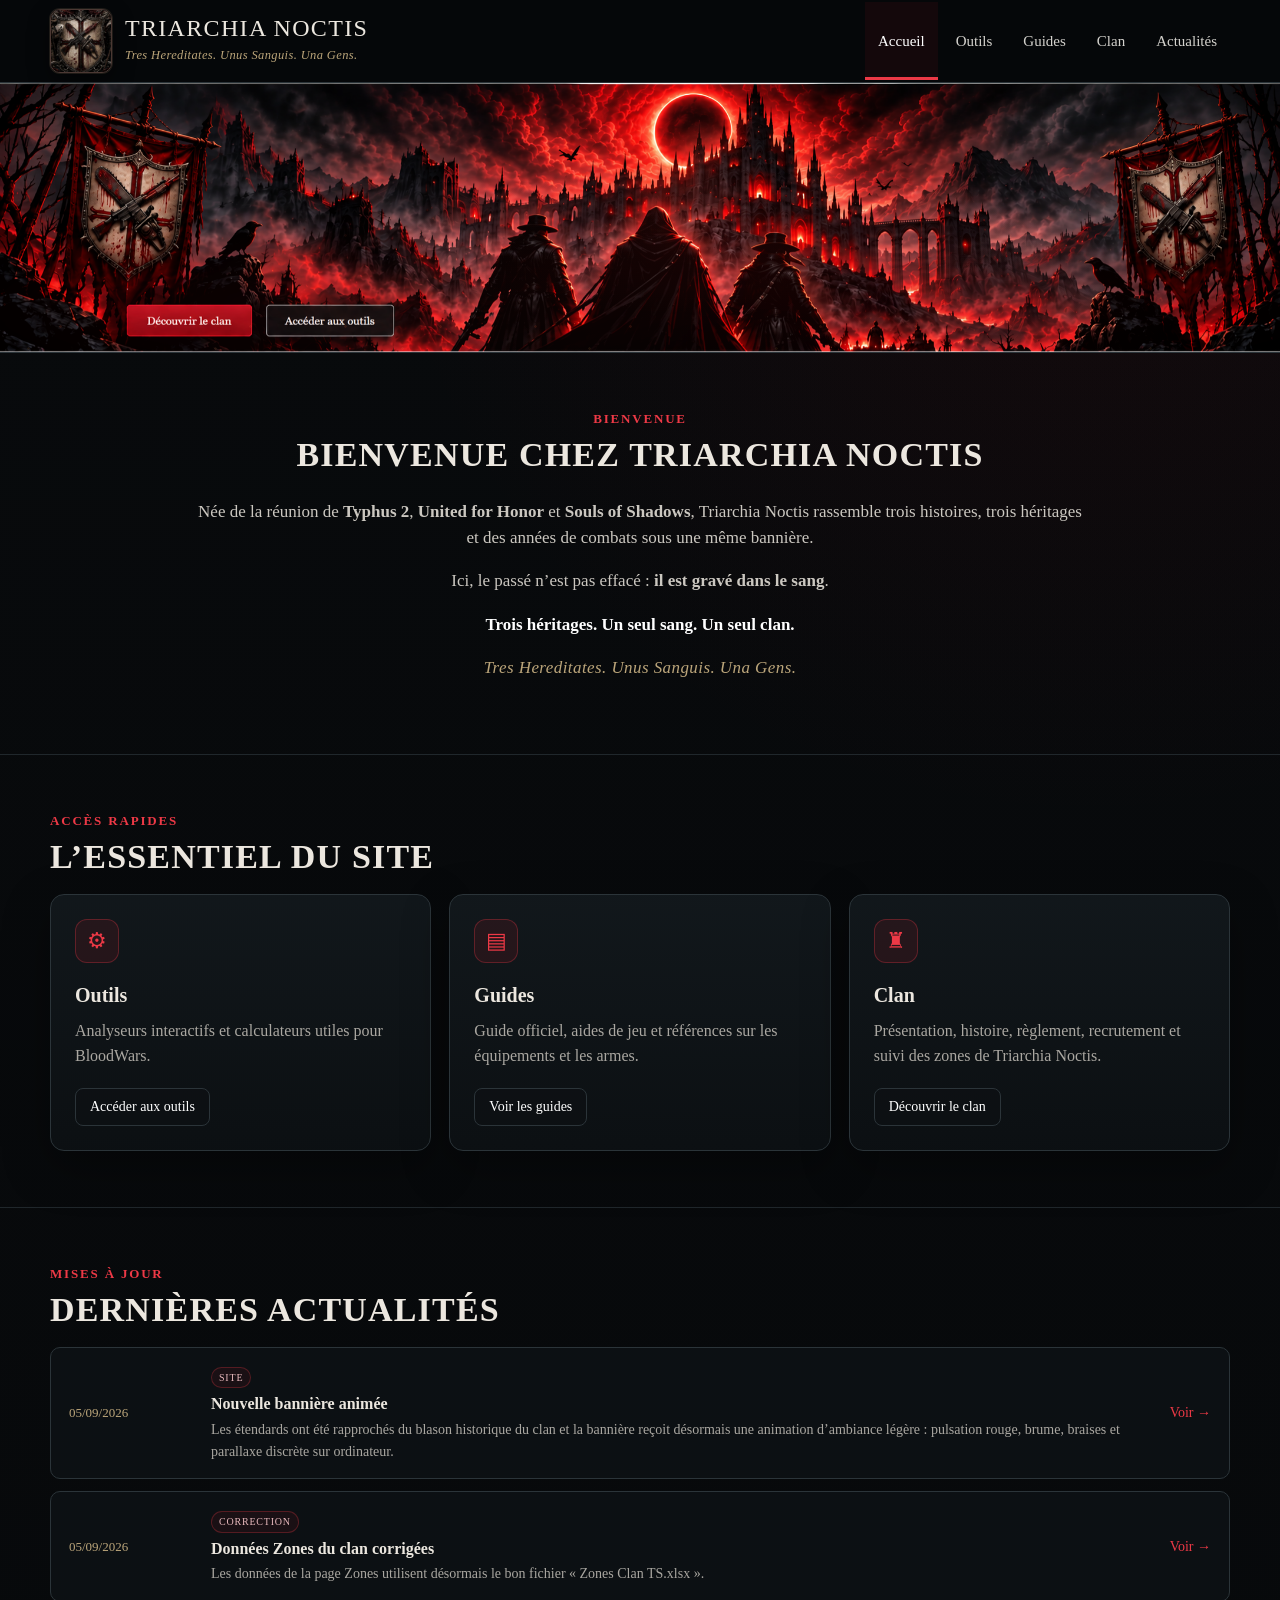
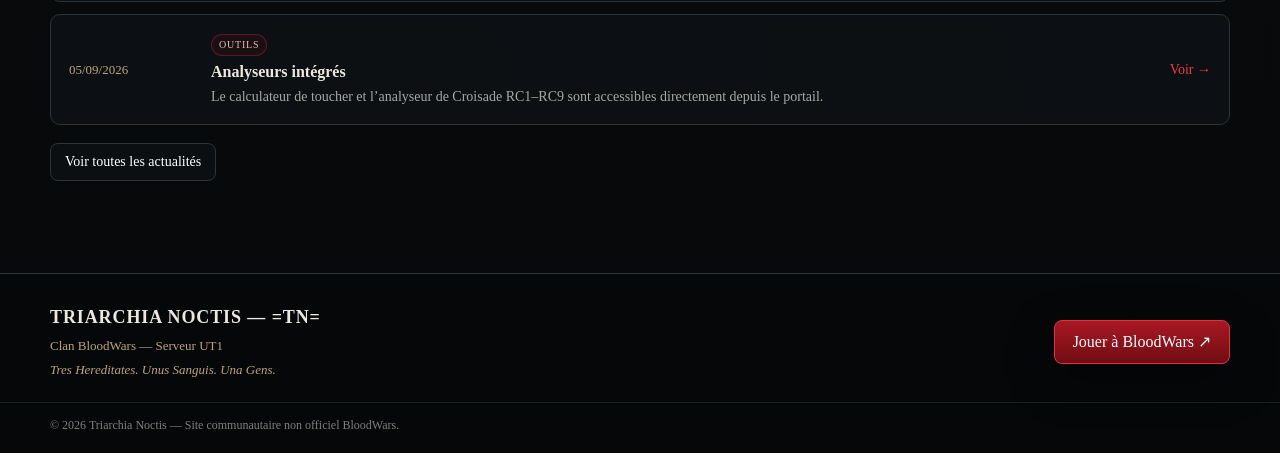
==== index.html @ b99d3099 "V1.6.1 - Correctif animation bannière" ====
<!doctype html><html lang="fr"><head>
<meta charset="utf-8"><meta name="viewport" content="width=device-width, initial-scale=1"><meta name="theme-color" content="#07090b">
<title>Triarchia Noctis — BloodWars UT1</title><link rel="stylesheet" href="./assets/css/style.css?v=1.6.1"></head><body><header class="site-header">
  <div class="container header-row">
    <a class="brand" href="./index.html" aria-label="Retour à l'accueil">
      <img class="brand-mark" src="./assets/images/blason-clan.jpg" alt="Blason Triarchia Noctis">
      <div>
        <div class="brand-title">Triarchia Noctis</div>
        <div class="brand-motto">Tres Hereditates. Unus Sanguis. Una Gens.</div>
      </div>
    </a>
    <button class="nav-toggle" type="button" aria-label="Ouvrir le menu" aria-expanded="false">☰</button>
    <nav class="main-nav" aria-label="Navigation principale">
      <a href="./index.html" class="active">Accueil</a>
      <a href="./outils.html" class="">Outils</a>
      <a href="./guides.html" class="">Guides</a>
      <a href="./clan.html" class="">Clan</a>
      <a href="./actualites.html" class="">Actualités</a>
    </nav>
  </div>
</header>
<main>
  <section class="hero" aria-label="Bannière Triarchia Noctis">
    <div class="hero-image-layer">
      <img class="hero-banner-image" src="./assets/images/banner-accueil-v3.png" alt="Triarchia Noctis devant la cité sous l’éclipse rouge">
    </div>
    <div class="hero-glow" aria-hidden="true"></div>
    <div class="hero-haze" aria-hidden="true"></div>
    <div class="hero-embers" aria-hidden="true"></div>
    <a class="hero-hotspot hero-hotspot-clan" href="./clan.html" aria-label="Découvrir le clan"></a>
    <a class="hero-hotspot hero-hotspot-outils" href="./outils.html" aria-label="Accéder aux outils"></a>
  </section>
  <section class="section"><div class="container welcome">
    <div class="section-kicker">Bienvenue</div><h1 class="section-title">Bienvenue chez Triarchia Noctis</h1>
    <p>Née de la réunion de <strong>Typhus 2</strong>, <strong>United for Honor</strong> et <strong>Souls of Shadows</strong>, Triarchia Noctis rassemble trois histoires, trois héritages et des années de combats sous une même bannière.</p>
    <p>Ici, le passé n’est pas effacé : <strong>il est gravé dans le sang</strong>.</p>
    <p class="statement">Trois héritages. Un seul sang. Un seul clan.</p><p class="latin">Tres Hereditates. Unus Sanguis. Una Gens.</p>
  </div></section>
  <section class="section"><div class="container">
    <div class="section-kicker">Accès rapides</div><h2 class="section-title">L’essentiel du site</h2>
    <div class="grid-3">
      <article class="card"><div class="card-icon">⚙</div><h3>Outils</h3><p>Analyseurs interactifs et calculateurs utiles pour BloodWars.</p><a class="btn btn-small" href="./outils.html">Accéder aux outils</a></article>
      <article class="card"><div class="card-icon">▤</div><h3>Guides</h3><p>Guide officiel, aides de jeu et références sur les équipements et les armes.</p><a class="btn btn-small" href="./guides.html">Voir les guides</a></article>
      <article class="card"><div class="card-icon">♜</div><h3>Clan</h3><p>Présentation, histoire, règlement, recrutement et suivi des zones de Triarchia Noctis.</p><a class="btn btn-small" href="./clan.html">Découvrir le clan</a></article>
    </div>
  </div></section>
  <section class="section"><div class="container">
    <div class="section-kicker">Mises à jour</div><h2 class="section-title">Dernières actualités</h2>
    <div class="news-list">
      <article class="news-item"><div class="news-date">05/09/2026</div><div><span class="news-badge">Site</span><div class="news-title">Nouvelle bannière animée</div><div class="news-desc">Les étendards ont été rapprochés du blason historique du clan et la bannière reçoit désormais une animation d’ambiance légère : pulsation rouge, brume, braises et parallaxe discrète sur ordinateur.</div></div><a class="news-link" href="./index.html">Voir →</a></article>
      <article class="news-item"><div class="news-date">05/09/2026</div><div><span class="news-badge">Correction</span><div class="news-title">Données Zones du clan corrigées</div><div class="news-desc">Les données de la page Zones utilisent désormais le bon fichier « Zones Clan TS.xlsx ».</div></div><a class="news-link" href="./clan/zones.html">Voir →</a></article>
      <article class="news-item"><div class="news-date">05/09/2026</div><div><span class="news-badge">Outils</span><div class="news-title">Analyseurs intégrés</div><div class="news-desc">Le calculateur de toucher et l’analyseur de Croisade RC1–RC9 sont accessibles directement depuis le portail.</div></div><a class="news-link" href="./outils.html">Voir →</a></article>
    </div><p style="margin-top:18px"><a class="btn btn-small" href="./actualites.html">Voir toutes les actualités</a></p>
  </div></section>
</main><footer class="site-footer">
  <div class="container footer-main">
    <div class="footer-brand">
      <strong>TRIARCHIA NOCTIS — =TN=</strong>
      <span>Clan BloodWars — Serveur UT1</span>
      <span><em>Tres Hereditates. Unus Sanguis. Una Gens.</em></span>
    </div>
    <a class="btn btn-primary" href="https://fr.bloodwars.net/" target="_blank" rel="noopener">Jouer à BloodWars ↗</a>
  </div>
  <div class="footer-bottom"><div class="container">© 2026 Triarchia Noctis — Site communautaire non officiel BloodWars.</div></div>
</footer><script src="./assets/js/script.js?v=1.6.1"></script></body></html>
---- assets/css/style.css ----
:root {
  --bg: #07090b;
  --bg-soft: #0d1114;
  --panel: #10161a;
  --panel-2: #151b1f;
  --text: #ece7df;
  --muted: #aaa7a1;
  --line: #2b3439;
  --red: #bf1f29;
  --red-bright: #ed3946;
  --red-dark: #6d0d13;
  --gold: #bba57a;
  --shadow: 0 16px 46px rgba(0,0,0,.35);
  --radius: 14px;
  --max: 1180px;
}

* { box-sizing: border-box; }
html { scroll-behavior: smooth; }
body {
  margin: 0;
  color: var(--text);
  background:
    radial-gradient(circle at 85% 5%, rgba(116,13,20,.13), transparent 32%),
    linear-gradient(180deg, #080a0c 0%, #07090b 100%);
  font-family: Georgia, 'Times New Roman', serif;
  line-height: 1.55;
}
a { color: inherit; text-decoration: none; }
img { max-width: 100%; display: block; }
button, input { font: inherit; }

.container { width: min(var(--max), calc(100% - 36px)); margin-inline: auto; }

.site-header {
  position: sticky;
  top: 0;
  z-index: 50;
  background: rgba(6,8,10,.96);
  border-bottom: 1px solid var(--line);
  backdrop-filter: blur(12px);
}
.header-row {
  min-height: 82px;
  display: flex;
  align-items: center;
  justify-content: space-between;
  gap: 28px;
}
.brand {
  display: flex;
  align-items: center;
  gap: 13px;
  min-width: 330px;
}
.brand-mark {
  width: 62px;
  height: 64px;
  object-fit: cover;
  object-position: 50% 54%;
  border-radius: 10px;
  border: 1px solid #4b3833;
  box-shadow: 0 0 0 1px rgba(187,165,122,.14), 0 8px 22px rgba(0,0,0,.45);
}
.brand-title {
  font-size: 24px;
  letter-spacing: .055em;
  text-transform: uppercase;
  line-height: 1.05;
  white-space: nowrap;
}
.brand-motto {
  margin-top: 5px;
  color: var(--gold);
  font-size: 12.5px;
  letter-spacing: .03em;
  font-style: italic;
}

.main-nav {
  display: flex;
  align-items: center;
  gap: 5px;
  margin-left: auto;
}
.main-nav a {
  padding: 28px 13px 24px;
  color: #d4d2cd;
  border-bottom: 3px solid transparent;
  transition: .18s ease;
  font-size: 15px;
}
.main-nav a:hover { color: #fff; background: rgba(255,255,255,.025); }
.main-nav a.active { color: #fff; border-bottom-color: var(--red-bright); background: rgba(191,31,41,.08); }
.nav-toggle {
  display: none;
  border: 1px solid var(--line);
  color: var(--text);
  background: #101419;
  border-radius: 9px;
  padding: 8px 11px;
  cursor: pointer;
}

.hero {
  position: relative;
  width: 100%;
  border-bottom: 1px solid var(--line);
  background: #050709;
  overflow: hidden;
  isolation: isolate;
  --hero-parallax-x: 0px;
  --hero-parallax-y: 0px;
}
.hero-image-layer {
  position: relative;
  z-index: 0;
  width: 100%;
  transform: translate3d(var(--hero-parallax-x), var(--hero-parallax-y), 0);
  transition: transform .22s ease-out;
  will-change: transform;
}
.hero-banner-image {
  display: block;
  width: 100%;
  height: auto;
  transform-origin: 50% 54%;
  animation: hero-breathe 10s ease-in-out infinite;
  will-change: transform, filter;
}
.hero-glow,
.hero-haze,
.hero-embers {
  position: absolute;
  inset: 0;
  z-index: 1;
  pointer-events: none;
}
.hero-glow {
  background:
    radial-gradient(circle at 53% 28%, rgba(255,42,33,.20), transparent 15%),
    radial-gradient(ellipse at 56% 58%, rgba(239,27,28,.13), transparent 34%),
    radial-gradient(ellipse at 63% 84%, rgba(174,13,17,.12), transparent 34%);
  mix-blend-mode: screen;
  opacity: .58;
  animation: hero-glow-pulse 4.2s ease-in-out infinite;
}
.hero-haze {
  inset: -12% -8%;
  background:
    radial-gradient(ellipse at 26% 77%, rgba(195,23,29,.16), transparent 27%),
    radial-gradient(ellipse at 72% 70%, rgba(124,14,19,.14), transparent 31%),
    linear-gradient(105deg, transparent 22%, rgba(255,255,255,.025) 48%, transparent 70%);
  filter: blur(12px);
  opacity: .42;
  animation: hero-haze-drift 12s ease-in-out infinite alternate;
}
.hero-embers {
  inset: 5% 0 -12%;
  background-image:
    radial-gradient(circle, rgba(255,103,59,.52) 0 1px, transparent 1.6px),
    radial-gradient(circle, rgba(255,48,39,.34) 0 1px, transparent 1.5px),
    radial-gradient(circle, rgba(255,184,92,.30) 0 1px, transparent 1.5px);
  background-size: 95px 91px, 143px 131px, 187px 169px;
  background-position: 13px 94px, 76px 143px, 122px 168px;
  opacity: .28;
  mask-image: linear-gradient(to top, #000 0%, rgba(0,0,0,.65) 34%, transparent 75%);
  animation: hero-embers-rise 9s linear infinite;
}
.hero-hotspot {
  position: absolute;
  z-index: 3;
  top: 76.3%;
  height: 12.8%;
  border-radius: 8px;
  cursor: pointer;
}
.hero-hotspot-clan {
  left: 9.3%;
  width: 9.3%;
}
.hero-hotspot-outils {
  left: 19.55%;
  width: 9.55%;
}
.hero-hotspot:focus-visible {
  outline: 2px solid #fff;
  outline-offset: 2px;
}

@keyframes hero-breathe {
  0%, 100% { transform: scale(1.002); filter: brightness(.985) saturate(1); }
  50% { transform: scale(1.016); filter: brightness(1.055) saturate(1.06); }
}
@keyframes hero-glow-pulse {
  0%, 100% { opacity: .30; }
  50% { opacity: .78; }
}
@keyframes hero-haze-drift {
  0% { transform: translate3d(-3%, 1.2%, 0) scale(1.015); }
  100% { transform: translate3d(3.5%, -1.8%, 0) scale(1.055); }
}
@keyframes hero-embers-rise {
  0% { transform: translate3d(0, 10%, 0); }
  100% { transform: translate3d(1.2%, -22%, 0); }
}

@media (prefers-reduced-motion: reduce) {
  .hero-banner-image,
  .hero-glow,
  .hero-haze,
  .hero-embers { animation: none !important; }
  .hero-image-layer { transform: none !important; transition: none !important; }
}

.btn {
  display: inline-flex;
  align-items: center;
  justify-content: center;
  gap: 9px;
  min-height: 44px;
  padding: 0 18px;
  border-radius: 8px;
  border: 1px solid var(--line);
  background: rgba(13,17,20,.88);
  color: #fff;
  box-shadow: var(--shadow);
  transition: transform .16s ease, border-color .16s ease, background .16s ease;
}
.btn:hover { transform: translateY(-1px); border-color: #586168; background: #151b20; }
.btn-primary { background: linear-gradient(180deg, #a81822, #710d14); border-color: #e0333f; }
.btn-primary:hover { background: linear-gradient(180deg, #bd202b, #841018); }
.btn-small { min-height: 38px; padding: 0 14px; font-size: 14px; box-shadow: none; }

.section { padding: 56px 0; }
.section + .section { border-top: 1px solid rgba(43,52,57,.7); }
.section-title {
  margin: 0 0 10px;
  font-size: clamp(25px, 3vw, 34px);
  letter-spacing: .035em;
  text-transform: uppercase;
}
.section-kicker {
  color: var(--red-bright);
  font-size: 13px;
  text-transform: uppercase;
  letter-spacing: .14em;
  font-weight: bold;
}
.section-lead { max-width: 820px; color: var(--muted); margin: 0 0 28px; }
.centered { text-align: center; }
.centered .section-lead { margin-inline: auto; }

.welcome {
  max-width: 900px;
  margin: 0 auto;
  text-align: center;
}
.welcome p { color: #cbc7c0; font-size: 17px; }
.welcome .statement { color: #fff; font-weight: bold; }
.welcome .latin { color: var(--gold); font-style: italic; letter-spacing: .025em; }

.grid-3 { display: grid; grid-template-columns: repeat(3, 1fr); gap: 18px; }
.grid-2 { display: grid; grid-template-columns: repeat(2, 1fr); gap: 18px; }

.card {
  background: linear-gradient(180deg, rgba(18,24,28,.97), rgba(12,16,19,.97));
  border: 1px solid var(--line);
  border-radius: var(--radius);
  padding: 24px;
  box-shadow: var(--shadow);
}
.card:hover { border-color: #3d494f; }
.card-icon {
  width: 44px;
  height: 44px;
  border-radius: 12px;
  display: grid;
  place-items: center;
  margin-bottom: 17px;
  background: rgba(191,31,41,.12);
  border: 1px solid rgba(237,57,70,.3);
  color: var(--red-bright);
  font-size: 22px;
}
.card h3 { margin: 0 0 8px; font-size: 20px; }
.card p { margin: 0 0 19px; color: var(--muted); }

.news-list { display: grid; gap: 12px; }
.news-item {
  display: grid;
  grid-template-columns: 124px 1fr auto;
  align-items: center;
  gap: 18px;
  padding: 16px 18px;
  border: 1px solid var(--line);
  border-radius: 10px;
  background: rgba(14,19,22,.78);
}
.news-date { color: var(--gold); font-size: 13px; white-space: nowrap; }
.news-title { font-weight: bold; }
.news-desc { color: var(--muted); font-size: 14px; margin-top: 2px; }
.news-link { color: var(--red-bright); font-size: 14px; }

.page-hero {
  padding: 58px 0 36px;
  border-bottom: 1px solid var(--line);
  background:
    linear-gradient(90deg, rgba(8,10,12,.96), rgba(8,10,12,.73)),
    url('../images/banner-accueil-v3.png');
  background-size: cover;
  background-position: center 48%;
}
.page-hero h1 { margin: 0; font-size: clamp(32px, 5vw, 50px); text-transform: uppercase; letter-spacing: .04em; }
.page-hero p { color: #c6c2bc; max-width: 760px; margin: 10px 0 0; }

.category-list { display: grid; gap: 14px; }
.category-block {
  padding: 22px;
  border: 1px solid var(--line);
  border-radius: 12px;
  background: var(--panel);
}
.category-block h2, .category-block h3 { margin-top: 0; }
.category-block p { color: var(--muted); }
.placeholder {
  border-style: dashed;
  color: var(--muted);
  background: rgba(13,17,20,.55);
}

.tool-shell {
  max-width: 900px;
  margin: 0 auto;
  padding: 28px;
  border: 1px solid var(--line);
  border-radius: var(--radius);
  background: var(--panel);
}
.tool-shell .status {
  display: inline-block;
  color: #f2c6ca;
  border: 1px solid rgba(237,57,70,.35);
  background: rgba(191,31,41,.12);
  padding: 5px 9px;
  border-radius: 999px;
  font-size: 12px;
  text-transform: uppercase;
  letter-spacing: .08em;
}

.site-footer {
  margin-top: 20px;
  border-top: 1px solid var(--line);
  background: #050709;
}
.footer-main {
  display: flex;
  justify-content: space-between;
  align-items: center;
  gap: 28px;
  padding: 30px 0 22px;
}
.footer-brand strong { display: block; font-size: 18px; letter-spacing: .05em; }
.footer-brand span { display: block; color: var(--gold); font-size: 13px; margin-top: 4px; }
.footer-note { color: var(--muted); font-size: 13px; }
.footer-bottom {
  border-top: 1px solid #1b2226;
  color: #817f7b;
  font-size: 12px;
  padding: 13px 0 18px;
}

.muted { color: var(--muted); }
.red { color: var(--red-bright); }
.gold { color: var(--gold); }
.mt-0 { margin-top: 0; }

@media (max-width: 920px) {
  .header-row { min-height: 74px; }
  .brand { min-width: 0; }
  .brand-mark { width: 54px; height: 56px; }
  .brand-title { font-size: 20px; }
  .brand-motto { font-size: 11px; }
  .nav-toggle { display: inline-flex; }
  .main-nav {
    position: absolute;
    top: 74px;
    left: 0;
    right: 0;
    display: none;
    flex-direction: column;
    align-items: stretch;
    background: #080a0d;
    border-bottom: 1px solid var(--line);
    padding: 8px 18px 14px;
  }
  .main-nav.open { display: flex; }
  .main-nav a { padding: 13px 10px; border-bottom-width: 1px; }
  .grid-3 { grid-template-columns: 1fr; }
  .grid-2 { grid-template-columns: 1fr; }
  .news-item { grid-template-columns: 1fr; gap: 5px; }
  .news-link { margin-top: 4px; }
}

@media (max-width: 620px) {
  .container { width: min(var(--max), calc(100% - 24px)); }
  .brand-mark { width: 48px; height: 50px; }
  .brand-title { font-size: 17px; }
  .brand-motto { font-size: 10px; max-width: 220px; white-space: normal; }
  .section { padding: 42px 0; }
  .footer-main { align-items: flex-start; flex-direction: column; }
}


/* V1.2 — content & interactive components */
.card-meta { color: var(--gold); font-size: 11px; text-transform: uppercase; letter-spacing: .12em; margin-bottom: 7px; font-weight: bold; }
.news-badge { display:inline-block; margin-bottom:4px; padding:2px 7px; border:1px solid rgba(237,57,70,.28); border-radius:999px; color:#e8b9bd; background:rgba(191,31,41,.08); font-size:10px; text-transform:uppercase; letter-spacing:.08em; }
.resource-list { display:grid; gap:12px; margin-top:18px; }
.resource-row { display:flex; align-items:center; justify-content:space-between; gap:22px; padding:18px; border:1px solid var(--line); border-radius:10px; background:rgba(10,14,17,.62); }
.resource-row h3 { margin:0 0 5px; }
.resource-row p { margin:0; }
.muted-resource { opacity:.72; border-style:dashed; }
.compact-section { padding:18px 0; }
.subnav { display:flex; flex-wrap:wrap; gap:9px; justify-content:center; }
.subnav a, .rule-chip { padding:9px 12px; border:1px solid var(--line); border-radius:999px; background:#0d1215; color:#d8d5cf; font-size:13px; }
.subnav a:hover, .rule-chip:hover { border-color:#5b656b; color:#fff; }
.prose-panel { max-width:920px; }
.prose-panel p { color:#cbc7c0; font-size:16px; }
.prose-panel .statement { color:#fff; font-weight:bold; }
.prose-panel .latin { color:var(--gold); font-style:italic; }
.timeline { display:grid; grid-template-columns:repeat(3,1fr); gap:14px; margin:24px 0; }
.timeline > div { padding:18px; border:1px solid var(--line); border-radius:12px; background:var(--panel); }
.timeline span { color:var(--red-bright); font-size:22px; font-weight:bold; }
.timeline p { margin-bottom:0; font-size:14px; }
.history-name { margin:30px 0 12px; font-size:28px !important; letter-spacing:.05em; font-weight:bold; text-align:center; color:#fff !important; }
.history-name span { font-size:15px; color:var(--gold); font-weight:normal; }
.validation-note { display:inline-block; margin:4px 0 20px; padding:7px 10px; border-radius:999px; border:1px solid rgba(187,165,122,.35); color:#dbc9a4; background:rgba(187,165,122,.07); font-size:12px; text-transform:uppercase; letter-spacing:.08em; }
.rule-index { display:flex; flex-wrap:wrap; gap:8px; margin-bottom:20px; }
.rules-list { display:grid; gap:9px; }
.rule-detail { border:1px solid var(--line); border-radius:11px; background:rgba(14,19,22,.8); overflow:hidden; scroll-margin-top:100px; }
.rule-detail summary { cursor:pointer; list-style:none; display:flex; align-items:center; gap:12px; padding:15px 17px; font-weight:bold; }
.rule-detail summary::-webkit-details-marker { display:none; }
.rule-detail summary span { color:var(--red-bright); font-size:12px; letter-spacing:.08em; }
.rule-detail[open] summary { border-bottom:1px solid var(--line); background:rgba(191,31,41,.05); }
.rule-body { padding:18px 20px 20px; color:#c9c5bf; }
.rule-body p:first-child { margin-top:0; }.rule-body p:last-child { margin-bottom:0; }
.rule-body blockquote { margin:18px 0; padding:14px 18px; border-left:3px solid var(--red); background:rgba(191,31,41,.06); color:#fff; font-weight:bold; }
.recruit-status { display:inline-flex; flex-wrap:wrap; gap:7px; margin:3px 0 24px; padding:9px 13px; border:1px solid rgba(96,177,107,.35); border-radius:999px; background:rgba(66,135,75,.08); color:#bfe5c4; font-size:13px; }
.recruit-status span { color:#b8b5af; }
.recruitment-grid .category-block { height:100%; }
.contact-actions { display:flex; flex-wrap:wrap; gap:9px; margin-top:16px; }
.compare-panel { border:1px solid var(--line); border-radius:var(--radius); padding:24px; background:var(--panel); box-shadow:var(--shadow); }
.compare-controls { display:grid; grid-template-columns:1fr auto 1fr; gap:18px; align-items:end; }
.weapon-picker { display:grid; grid-template-columns:1fr 150px; gap:9px; }
.weapon-picker label { grid-column:1/-1; color:var(--gold); font-size:12px; text-transform:uppercase; letter-spacing:.1em; }
.weapon-picker input, .weapon-picker select, .table-toolbar input, .table-toolbar select, .evolution-picker input { min-height:44px; width:100%; border:1px solid var(--line); border-radius:8px; background:#090d10; color:#fff; padding:0 12px; }
.compare-vs { color:var(--red-bright); font-weight:bold; padding-bottom:11px; }
.compare-message { min-height:24px; margin:10px 0; color:#e2b4b8; }
.comparison-table-wrap, .weapons-table-wrap { overflow-x:auto; border:1px solid var(--line); border-radius:10px; }
.comparison-table, .weapons-table { width:100%; border-collapse:collapse; background:#0c1114; }
.comparison-table th, .comparison-table td, .weapons-table th, .weapons-table td { padding:11px 12px; border-bottom:1px solid #242d32; text-align:left; vertical-align:top; white-space:nowrap; }
.comparison-table thead th, .weapons-table thead th { background:#11181c; color:#e9e6df; position:sticky; top:0; }
.comparison-table tbody th { color:#aaa7a1; font-weight:normal; }
.best-cell { color:#fff; background:rgba(191,31,41,.12); font-weight:bold; }
.winner-summary { display:flex; flex-wrap:wrap; gap:9px; margin-top:14px; }
.winner-summary span { padding:7px 10px; border:1px solid var(--line); border-radius:999px; background:#0d1215; font-size:13px; }
.evolution-picker { max-width:420px; display:grid; gap:7px; margin-bottom:18px; }
.evolution-picker label { color:var(--gold); font-size:12px; text-transform:uppercase; letter-spacing:.1em; }
.table-toolbar { display:grid; grid-template-columns:1fr 1fr 1.2fr; gap:10px; margin-bottom:12px; }
.weapons-table { min-width:1100px; font-size:13px; }
.weapons-table tbody tr:hover { background:rgba(255,255,255,.02); }
.weapons-table tbody th { color:#fff; }
#presentation,#histoire,#reglement,#recrutement,#guides-jeu,#equipements { scroll-margin-top:96px; }

@media (max-width: 920px) {
  .resource-row { align-items:flex-start; flex-direction:column; }
  .timeline { grid-template-columns:1fr; }
  .compare-controls { grid-template-columns:1fr; }
  .compare-vs { padding:0; text-align:center; }
  .weapon-picker { grid-template-columns:1fr; }
  .weapon-picker label { grid-column:auto; }
  .table-toolbar { grid-template-columns:1fr; }
}
@media (max-width: 620px) {
  .rule-index { display:grid; grid-template-columns:1fr 1fr; }
  .rule-chip { border-radius:8px; }
  .compare-panel { padding:16px; }
  .comparison-table th, .comparison-table td { white-space:normal; min-width:128px; }
}


/* V1.3 — Zones du clan */
.subnav a.subnav-active { border-color: rgba(237,57,70,.58); color:#fff; background:rgba(191,31,41,.1); }
.zones-app { display:grid; gap:20px; }
.zones-loading,.zones-error,.zones-empty { padding:24px; border:1px solid var(--line); border-radius:12px; background:var(--panel); color:var(--muted); }
.zones-error { color:#e8b9bd; }
.zones-error span { display:block; margin-top:5px; color:var(--muted); }
.zones-notice { display:flex; justify-content:space-between; align-items:center; gap:18px; padding:15px 18px; border:1px solid rgba(187,165,122,.28); border-radius:11px; background:rgba(187,165,122,.05); }
.zones-notice strong,.zones-notice span { display:block; }.zones-notice > div > span { color:var(--muted); font-size:13px; margin-top:2px; }.privacy-note { max-width:390px; color:#aaa7a1; font-size:12px; text-align:right; }
.zones-kpis { display:grid; grid-template-columns:repeat(4,1fr); gap:12px; }.zones-kpis > div { padding:17px; border:1px solid var(--line); border-radius:11px; background:var(--panel); }.zones-kpis strong { display:block; color:#fff; font-size:27px; }.zones-kpis span { color:var(--muted); font-size:12px; text-transform:uppercase; letter-spacing:.08em; }
.zones-tabs { display:flex; gap:8px; border-bottom:1px solid var(--line); }.zones-tab { appearance:none; border:0; border-bottom:2px solid transparent; background:transparent; color:var(--muted); padding:12px 15px; cursor:pointer; }.zones-tab.active { color:#fff; border-bottom-color:var(--red-bright); }
.zones-view[hidden] { display:none; }.zones-toolbar,.ranking-toolbar { display:grid; grid-template-columns:minmax(280px,1.5fr) 180px 180px; gap:10px; margin-bottom:15px; }.ranking-toolbar { grid-template-columns:minmax(240px,360px) 160px; }.zones-toolbar label,.ranking-toolbar label,.zones-search { display:grid; gap:5px; }.zones-toolbar label > span,.ranking-toolbar label > span { color:var(--gold); font-size:11px; text-transform:uppercase; letter-spacing:.09em; }.zones-toolbar input,.zones-toolbar select,.ranking-toolbar select { min-height:44px; width:100%; padding:0 12px; border:1px solid var(--line); border-radius:8px; background:#090d10; color:#fff; }
.zones-layout { display:grid; grid-template-columns:minmax(390px,.82fr) minmax(0,1.18fr); gap:18px; align-items:start; }.zones-result-meta { color:var(--muted); font-size:12px; margin-bottom:8px; }.zones-list { display:grid; gap:7px; max-height:790px; overflow:auto; padding-right:3px; }.zone-row { width:100%; display:grid; grid-template-columns:44px 1fr 72px 72px 20px; gap:10px; align-items:center; padding:11px 10px; border:1px solid var(--line); border-radius:9px; background:#0d1215; color:var(--text); text-align:left; cursor:pointer; }.zone-row:hover,.zone-row.selected { border-color:#515e65; background:#12191d; }.zone-row.selected { box-shadow:inset 3px 0 0 var(--red); }.zone-row-main { min-width:0; }.zone-row-main strong,.zone-row-main small { display:block; overflow:hidden; text-overflow:ellipsis; white-space:nowrap; }.zone-row-main small,.zone-row-score small { color:var(--muted); font-size:11px; }.zone-row-score { text-align:right; }.zone-row-score strong { display:block; font-size:14px; }.zone-row-arrow { color:var(--red-bright); font-size:22px; text-align:center; }
.zone-badge { display:inline-grid; place-items:center; min-width:38px; min-height:30px; padding:0 7px; border-radius:7px; font-size:11px; font-weight:bold; letter-spacing:.05em; border:1px solid #4a545a; background:#151b1f; }.zone-badge.z1,.zone-badge.z2 { color:#d8c69b; border-color:#675a3d; }.zone-badge.z3 { color:#f0c1c5; border-color:#73323a; background:rgba(191,31,41,.09); }.zone-badge.z4 { color:#c2cbd0; }
.zone-detail { position:sticky; top:104px; padding:22px; border:1px solid var(--line); border-radius:var(--radius); background:linear-gradient(180deg,#11171b,#0d1215); box-shadow:var(--shadow); scroll-margin-top:100px; }.zone-detail-head { display:flex; justify-content:space-between; align-items:start; gap:20px; }.zone-detail-head h2 { margin:0; font-size:30px; }.zone-stats { display:grid; grid-template-columns:repeat(4,1fr); gap:9px; margin:18px 0 22px; }.zone-stats > div { padding:12px; border:1px solid #283136; border-radius:9px; background:#0a0f12; }.zone-stats span,.zone-stats small { display:block; color:var(--muted); font-size:10px; text-transform:uppercase; letter-spacing:.07em; }.zone-stats strong { display:block; margin-top:4px; font-size:16px; color:#fff; }.building-title { margin:0 0 11px; font-size:16px; text-transform:uppercase; letter-spacing:.05em; }.building-grid { display:grid; grid-template-columns:repeat(2,1fr); gap:8px; }.building-card { min-width:0; display:flex; align-items:center; gap:10px; padding:10px; border:1px solid #283136; border-radius:9px; background:#0a0f12; }.building-icon { flex:0 0 34px; width:34px; height:34px; display:grid; place-items:center; border-radius:8px; border:1px solid rgba(237,57,70,.18); color:#d9a0a5; background:rgba(191,31,41,.06); }.building-card span,.building-card strong { display:block; }.building-card span { color:#aaa7a1; font-size:11px; overflow:hidden; text-overflow:ellipsis; white-space:nowrap; }.building-card strong { color:#fff; font-size:14px; }
.ranking-headline { display:flex; align-items:baseline; flex-wrap:wrap; gap:8px 14px; margin:4px 0 14px; padding:15px 17px; border:1px solid rgba(237,57,70,.28); border-radius:10px; background:rgba(191,31,41,.06); }.ranking-headline span { color:var(--muted); font-size:12px; text-transform:uppercase; letter-spacing:.08em; }.ranking-headline strong { font-size:20px; }.ranking-headline small { color:var(--gold); }.ranking-table-wrap { overflow:auto; border:1px solid var(--line); border-radius:10px; }.ranking-table { width:100%; border-collapse:collapse; min-width:560px; background:#0c1114; }.ranking-table th,.ranking-table td { padding:11px 13px; border-bottom:1px solid #242d32; text-align:left; }.ranking-table th { color:#d9d6d0; background:#11181c; }.rank-num { color:var(--gold); font-weight:bold; width:54px; }.ranking-member { border:0; background:none; color:#fff; padding:0; cursor:pointer; text-decoration:underline; text-decoration-color:#4a5155; text-underline-offset:3px; }
@media (max-width:920px){.zones-notice{align-items:flex-start;flex-direction:column}.privacy-note{text-align:left;max-width:none}.zones-kpis{grid-template-columns:repeat(2,1fr)}.zones-toolbar{grid-template-columns:1fr 1fr}.zones-search{grid-column:1/-1}.zones-layout{grid-template-columns:1fr}.zones-list{max-height:520px}.zone-detail{position:static}.zone-stats{grid-template-columns:repeat(2,1fr)}}
@media (max-width:620px){.zones-kpis{grid-template-columns:1fr 1fr}.zones-toolbar,.ranking-toolbar{grid-template-columns:1fr}.zones-search{grid-column:auto}.zone-row{grid-template-columns:40px 1fr 64px 18px}.zone-row-score:nth-of-type(4){display:none}.zone-detail{padding:16px}.zone-detail-head h2{font-size:24px}.building-grid{grid-template-columns:1fr}.zones-tabs{overflow-x:auto}}


/* V1.6 — bannière vivante */
@media (max-width: 620px) {
  .hero-haze { opacity: .22; filter: blur(8px); }
  .hero-embers { opacity: .12; }
}
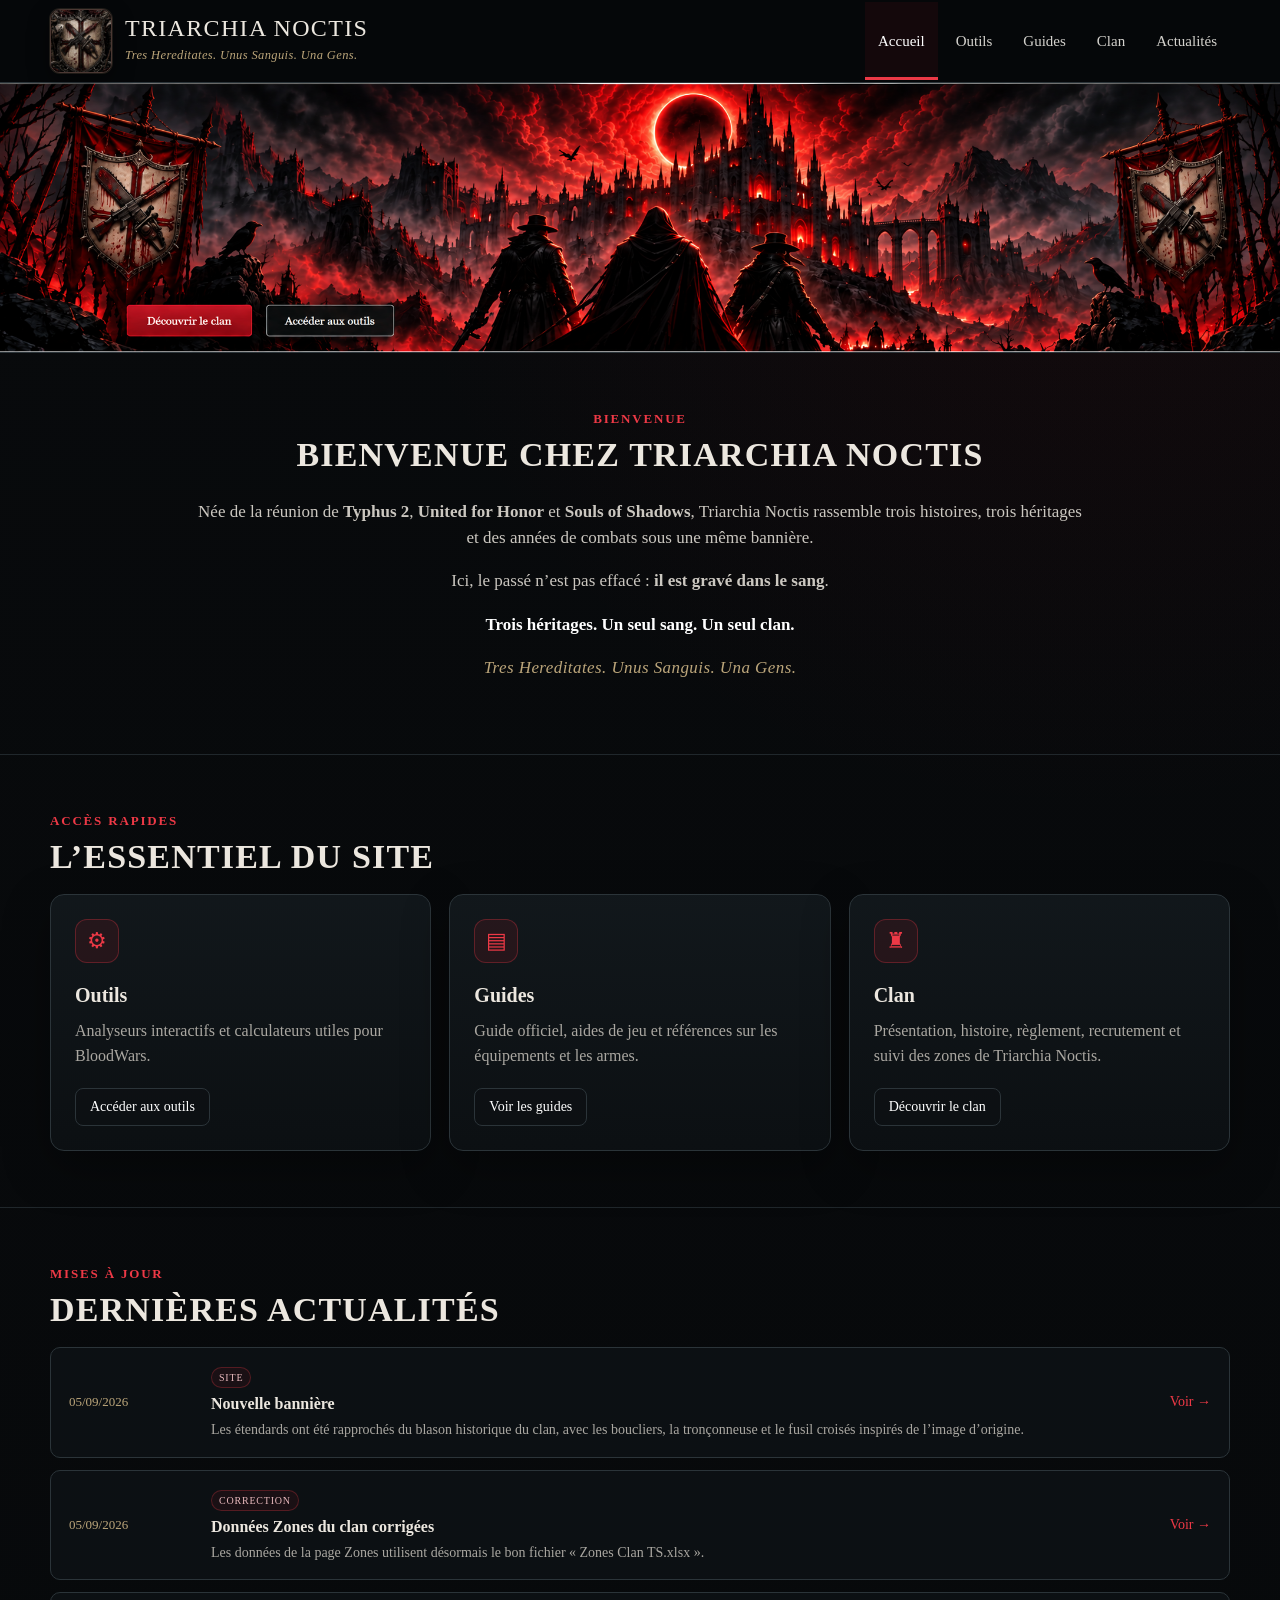
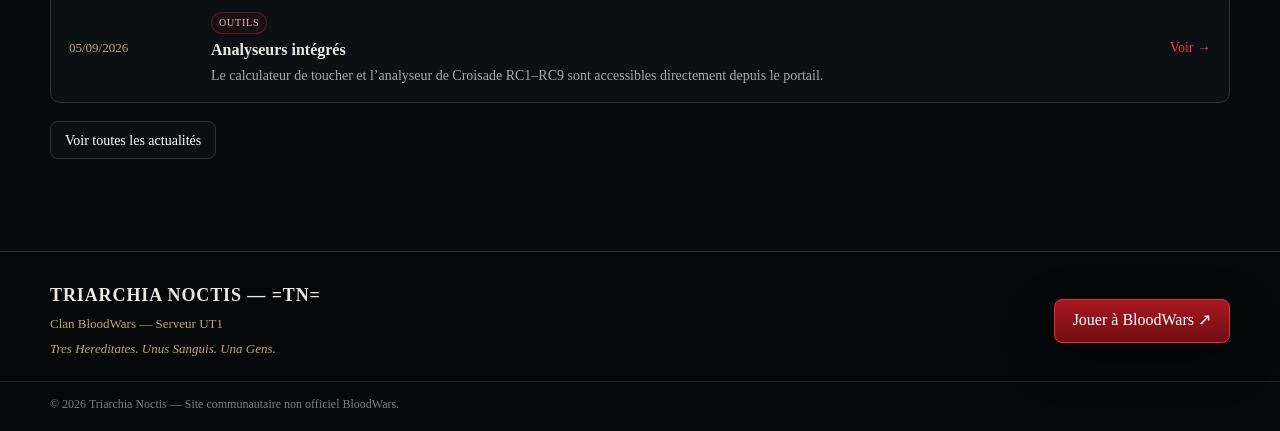
==== commit 22a986d1: "V1.6.2 - Bannière statique" ====
--- a/index.html
+++ b/index.html
@@ -1,6 +1,6 @@
 <!doctype html><html lang="fr"><head>
 <meta charset="utf-8"><meta name="viewport" content="width=device-width, initial-scale=1"><meta name="theme-color" content="#07090b">
-<title>Triarchia Noctis — BloodWars UT1</title><link rel="stylesheet" href="./assets/css/style.css?v=1.6.1"></head><body><header class="site-header">
+<title>Triarchia Noctis — BloodWars UT1</title><link rel="stylesheet" href="./assets/css/style.css?v=1.6.2"></head><body><header class="site-header">
   <div class="container header-row">
     <a class="brand" href="./index.html" aria-label="Retour à l'accueil">
       <img class="brand-mark" src="./assets/images/blason-clan.jpg" alt="Blason Triarchia Noctis">
@@ -21,12 +21,7 @@
 </header>
 <main>
   <section class="hero" aria-label="Bannière Triarchia Noctis">
-    <div class="hero-image-layer">
-      <img class="hero-banner-image" src="./assets/images/banner-accueil-v3.png" alt="Triarchia Noctis devant la cité sous l’éclipse rouge">
-    </div>
-    <div class="hero-glow" aria-hidden="true"></div>
-    <div class="hero-haze" aria-hidden="true"></div>
-    <div class="hero-embers" aria-hidden="true"></div>
+    <img class="hero-banner-image" src="./assets/images/banner-accueil-v3.png" alt="Triarchia Noctis devant la cité sous l’éclipse rouge">
     <a class="hero-hotspot hero-hotspot-clan" href="./clan.html" aria-label="Découvrir le clan"></a>
     <a class="hero-hotspot hero-hotspot-outils" href="./outils.html" aria-label="Accéder aux outils"></a>
   </section>
@@ -47,7 +42,7 @@
   <section class="section"><div class="container">
     <div class="section-kicker">Mises à jour</div><h2 class="section-title">Dernières actualités</h2>
     <div class="news-list">
-      <article class="news-item"><div class="news-date">05/09/2026</div><div><span class="news-badge">Site</span><div class="news-title">Nouvelle bannière animée</div><div class="news-desc">Les étendards ont été rapprochés du blason historique du clan et la bannière reçoit désormais une animation d’ambiance légère : pulsation rouge, brume, braises et parallaxe discrète sur ordinateur.</div></div><a class="news-link" href="./index.html">Voir →</a></article>
+      <article class="news-item"><div class="news-date">05/09/2026</div><div><span class="news-badge">Site</span><div class="news-title">Nouvelle bannière</div><div class="news-desc">Les étendards ont été rapprochés du blason historique du clan, avec les boucliers, la tronçonneuse et le fusil croisés inspirés de l’image d’origine.</div></div><a class="news-link" href="./index.html">Voir →</a></article>
       <article class="news-item"><div class="news-date">05/09/2026</div><div><span class="news-badge">Correction</span><div class="news-title">Données Zones du clan corrigées</div><div class="news-desc">Les données de la page Zones utilisent désormais le bon fichier « Zones Clan TS.xlsx ».</div></div><a class="news-link" href="./clan/zones.html">Voir →</a></article>
       <article class="news-item"><div class="news-date">05/09/2026</div><div><span class="news-badge">Outils</span><div class="news-title">Analyseurs intégrés</div><div class="news-desc">Le calculateur de toucher et l’analyseur de Croisade RC1–RC9 sont accessibles directement depuis le portail.</div></div><a class="news-link" href="./outils.html">Voir →</a></article>
     </div><p style="margin-top:18px"><a class="btn btn-small" href="./actualites.html">Voir toutes les actualités</a></p>
@@ -62,4 +57,4 @@
     <a class="btn btn-primary" href="https://fr.bloodwars.net/" target="_blank" rel="noopener">Jouer à BloodWars ↗</a>
   </div>
   <div class="footer-bottom"><div class="container">© 2026 Triarchia Noctis — Site communautaire non officiel BloodWars.</div></div>
-</footer><script src="./assets/js/script.js?v=1.6.1"></script></body></html>+</footer><script src="./assets/js/script.js?v=1.6.2"></script></body></html>
--- a/assets/css/style.css
+++ b/assets/css/style.css
@@ -108,68 +108,15 @@
   border-bottom: 1px solid var(--line);
   background: #050709;
   overflow: hidden;
-  isolation: isolate;
-  --hero-parallax-x: 0px;
-  --hero-parallax-y: 0px;
-}
-.hero-image-layer {
-  position: relative;
-  z-index: 0;
-  width: 100%;
-  transform: translate3d(var(--hero-parallax-x), var(--hero-parallax-y), 0);
-  transition: transform .22s ease-out;
-  will-change: transform;
 }
 .hero-banner-image {
   display: block;
   width: 100%;
   height: auto;
-  transform-origin: 50% 54%;
-  animation: hero-breathe 10s ease-in-out infinite;
-  will-change: transform, filter;
-}
-.hero-glow,
-.hero-haze,
-.hero-embers {
-  position: absolute;
-  inset: 0;
-  z-index: 1;
-  pointer-events: none;
-}
-.hero-glow {
-  background:
-    radial-gradient(circle at 53% 28%, rgba(255,42,33,.20), transparent 15%),
-    radial-gradient(ellipse at 56% 58%, rgba(239,27,28,.13), transparent 34%),
-    radial-gradient(ellipse at 63% 84%, rgba(174,13,17,.12), transparent 34%);
-  mix-blend-mode: screen;
-  opacity: .58;
-  animation: hero-glow-pulse 4.2s ease-in-out infinite;
-}
-.hero-haze {
-  inset: -12% -8%;
-  background:
-    radial-gradient(ellipse at 26% 77%, rgba(195,23,29,.16), transparent 27%),
-    radial-gradient(ellipse at 72% 70%, rgba(124,14,19,.14), transparent 31%),
-    linear-gradient(105deg, transparent 22%, rgba(255,255,255,.025) 48%, transparent 70%);
-  filter: blur(12px);
-  opacity: .42;
-  animation: hero-haze-drift 12s ease-in-out infinite alternate;
-}
-.hero-embers {
-  inset: 5% 0 -12%;
-  background-image:
-    radial-gradient(circle, rgba(255,103,59,.52) 0 1px, transparent 1.6px),
-    radial-gradient(circle, rgba(255,48,39,.34) 0 1px, transparent 1.5px),
-    radial-gradient(circle, rgba(255,184,92,.30) 0 1px, transparent 1.5px);
-  background-size: 95px 91px, 143px 131px, 187px 169px;
-  background-position: 13px 94px, 76px 143px, 122px 168px;
-  opacity: .28;
-  mask-image: linear-gradient(to top, #000 0%, rgba(0,0,0,.65) 34%, transparent 75%);
-  animation: hero-embers-rise 9s linear infinite;
 }
 .hero-hotspot {
   position: absolute;
-  z-index: 3;
+  z-index: 2;
   top: 76.3%;
   height: 12.8%;
   border-radius: 8px;
@@ -186,31 +133,6 @@
 .hero-hotspot:focus-visible {
   outline: 2px solid #fff;
   outline-offset: 2px;
-}
-
-@keyframes hero-breathe {
-  0%, 100% { transform: scale(1.002); filter: brightness(.985) saturate(1); }
-  50% { transform: scale(1.016); filter: brightness(1.055) saturate(1.06); }
-}
-@keyframes hero-glow-pulse {
-  0%, 100% { opacity: .30; }
-  50% { opacity: .78; }
-}
-@keyframes hero-haze-drift {
-  0% { transform: translate3d(-3%, 1.2%, 0) scale(1.015); }
-  100% { transform: translate3d(3.5%, -1.8%, 0) scale(1.055); }
-}
-@keyframes hero-embers-rise {
-  0% { transform: translate3d(0, 10%, 0); }
-  100% { transform: translate3d(1.2%, -22%, 0); }
-}
-
-@media (prefers-reduced-motion: reduce) {
-  .hero-banner-image,
-  .hero-glow,
-  .hero-haze,
-  .hero-embers { animation: none !important; }
-  .hero-image-layer { transform: none !important; transition: none !important; }
 }
 
 .btn {
@@ -507,10 +429,3 @@
 .ranking-headline { display:flex; align-items:baseline; flex-wrap:wrap; gap:8px 14px; margin:4px 0 14px; padding:15px 17px; border:1px solid rgba(237,57,70,.28); border-radius:10px; background:rgba(191,31,41,.06); }.ranking-headline span { color:var(--muted); font-size:12px; text-transform:uppercase; letter-spacing:.08em; }.ranking-headline strong { font-size:20px; }.ranking-headline small { color:var(--gold); }.ranking-table-wrap { overflow:auto; border:1px solid var(--line); border-radius:10px; }.ranking-table { width:100%; border-collapse:collapse; min-width:560px; background:#0c1114; }.ranking-table th,.ranking-table td { padding:11px 13px; border-bottom:1px solid #242d32; text-align:left; }.ranking-table th { color:#d9d6d0; background:#11181c; }.rank-num { color:var(--gold); font-weight:bold; width:54px; }.ranking-member { border:0; background:none; color:#fff; padding:0; cursor:pointer; text-decoration:underline; text-decoration-color:#4a5155; text-underline-offset:3px; }
 @media (max-width:920px){.zones-notice{align-items:flex-start;flex-direction:column}.privacy-note{text-align:left;max-width:none}.zones-kpis{grid-template-columns:repeat(2,1fr)}.zones-toolbar{grid-template-columns:1fr 1fr}.zones-search{grid-column:1/-1}.zones-layout{grid-template-columns:1fr}.zones-list{max-height:520px}.zone-detail{position:static}.zone-stats{grid-template-columns:repeat(2,1fr)}}
 @media (max-width:620px){.zones-kpis{grid-template-columns:1fr 1fr}.zones-toolbar,.ranking-toolbar{grid-template-columns:1fr}.zones-search{grid-column:auto}.zone-row{grid-template-columns:40px 1fr 64px 18px}.zone-row-score:nth-of-type(4){display:none}.zone-detail{padding:16px}.zone-detail-head h2{font-size:24px}.building-grid{grid-template-columns:1fr}.zones-tabs{overflow-x:auto}}
-
-
-/* V1.6 — bannière vivante */
-@media (max-width: 620px) {
-  .hero-haze { opacity: .22; filter: blur(8px); }
-  .hero-embers { opacity: .12; }
-}
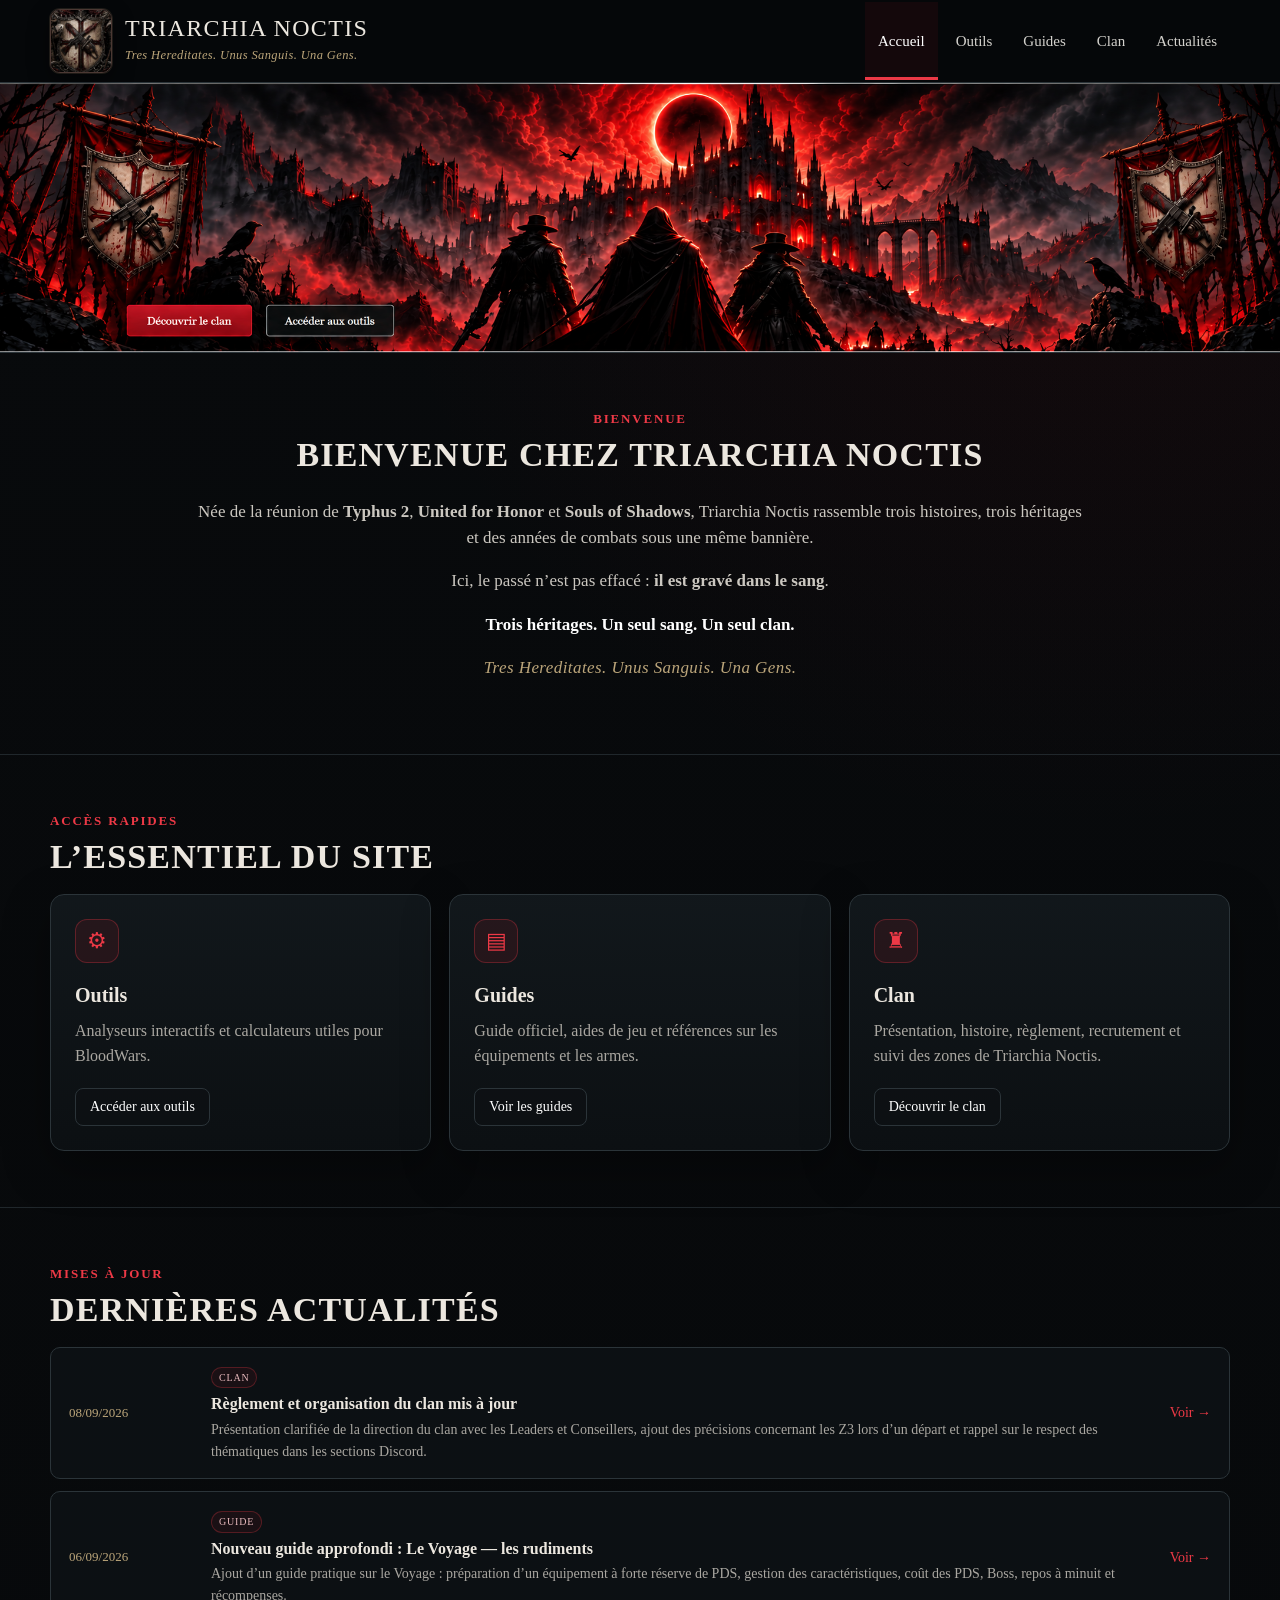
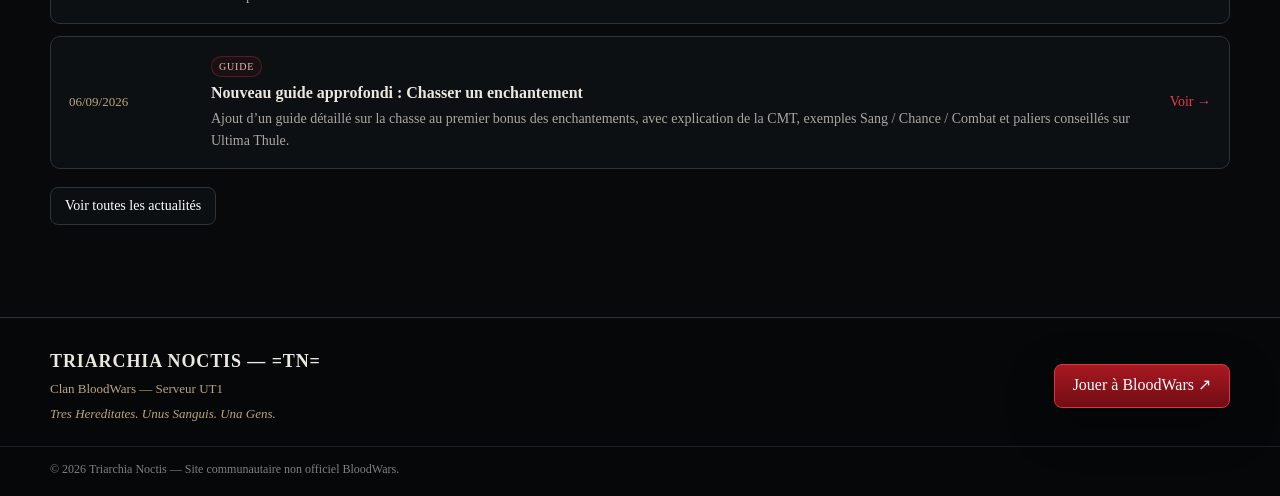
==== commit f4d2fec2: "V1.8.2 - Mise en page règlement et actualités" ====
--- a/index.html
+++ b/index.html
@@ -1,6 +1,6 @@
 <!doctype html><html lang="fr"><head>
 <meta charset="utf-8"><meta name="viewport" content="width=device-width, initial-scale=1"><meta name="theme-color" content="#07090b">
-<title>Triarchia Noctis — BloodWars UT1</title><link rel="stylesheet" href="./assets/css/style.css?v=1.6.2"></head><body><header class="site-header">
+<title>Triarchia Noctis — BloodWars UT1</title><link rel="stylesheet" href="./assets/css/style.css?v=1.7.5"></head><body><header class="site-header">
   <div class="container header-row">
     <a class="brand" href="./index.html" aria-label="Retour à l'accueil">
       <img class="brand-mark" src="./assets/images/blason-clan.jpg" alt="Blason Triarchia Noctis">
@@ -21,7 +21,7 @@
 </header>
 <main>
   <section class="hero" aria-label="Bannière Triarchia Noctis">
-    <img class="hero-banner-image" src="./assets/images/banner-accueil-v3.png" alt="Triarchia Noctis devant la cité sous l’éclipse rouge">
+    <img class="hero-banner-static" src="./assets/images/banner-accueil-v3.png" alt="Triarchia Noctis devant la cité sous l’éclipse rouge" style="display:block;width:100%;height:auto;transform:none!important;animation:none!important;filter:none!important;">
     <a class="hero-hotspot hero-hotspot-clan" href="./clan.html" aria-label="Découvrir le clan"></a>
     <a class="hero-hotspot hero-hotspot-outils" href="./outils.html" aria-label="Accéder aux outils"></a>
   </section>
@@ -42,9 +42,9 @@
   <section class="section"><div class="container">
     <div class="section-kicker">Mises à jour</div><h2 class="section-title">Dernières actualités</h2>
     <div class="news-list">
-      <article class="news-item"><div class="news-date">05/09/2026</div><div><span class="news-badge">Site</span><div class="news-title">Nouvelle bannière</div><div class="news-desc">Les étendards ont été rapprochés du blason historique du clan, avec les boucliers, la tronçonneuse et le fusil croisés inspirés de l’image d’origine.</div></div><a class="news-link" href="./index.html">Voir →</a></article>
-      <article class="news-item"><div class="news-date">05/09/2026</div><div><span class="news-badge">Correction</span><div class="news-title">Données Zones du clan corrigées</div><div class="news-desc">Les données de la page Zones utilisent désormais le bon fichier « Zones Clan TS.xlsx ».</div></div><a class="news-link" href="./clan/zones.html">Voir →</a></article>
-      <article class="news-item"><div class="news-date">05/09/2026</div><div><span class="news-badge">Outils</span><div class="news-title">Analyseurs intégrés</div><div class="news-desc">Le calculateur de toucher et l’analyseur de Croisade RC1–RC9 sont accessibles directement depuis le portail.</div></div><a class="news-link" href="./outils.html">Voir →</a></article>
+      <article class="news-item"><div class="news-date">08/09/2026</div><div><span class="news-badge">Clan</span><div class="news-title">Règlement et organisation du clan mis à jour</div><div class="news-desc">Présentation clarifiée de la direction du clan avec les Leaders et Conseillers, ajout des précisions concernant les Z3 lors d’un départ et rappel sur le respect des thématiques dans les sections Discord.</div></div><a class="news-link" href="./clan.html#reglement">Voir →</a></article>
+      <article class="news-item"><div class="news-date">06/09/2026</div><div><span class="news-badge">Guide</span><div class="news-title">Nouveau guide approfondi : Le Voyage — les rudiments</div><div class="news-desc">Ajout d’un guide pratique sur le Voyage : préparation d’un équipement à forte réserve de PDS, gestion des caractéristiques, coût des PDS, Boss, repos à minuit et récompenses.</div></div><a class="news-link" href="./guides/voyage.html">Voir →</a></article>
+      <article class="news-item"><div class="news-date">06/09/2026</div><div><span class="news-badge">Guide</span><div class="news-title">Nouveau guide approfondi : Chasser un enchantement</div><div class="news-desc">Ajout d’un guide détaillé sur la chasse au premier bonus des enchantements, avec explication de la CMT, exemples Sang / Chance / Combat et paliers conseillés sur Ultima Thule.</div></div><a class="news-link" href="./guides/chasse-enchantements.html">Voir →</a></article>
     </div><p style="margin-top:18px"><a class="btn btn-small" href="./actualites.html">Voir toutes les actualités</a></p>
   </div></section>
 </main><footer class="site-footer">
@@ -57,4 +57,4 @@
     <a class="btn btn-primary" href="https://fr.bloodwars.net/" target="_blank" rel="noopener">Jouer à BloodWars ↗</a>
   </div>
   <div class="footer-bottom"><div class="container">© 2026 Triarchia Noctis — Site communautaire non officiel BloodWars.</div></div>
-</footer><script src="./assets/js/script.js?v=1.6.2"></script></body></html>+</footer><script src="./assets/js/script.js?v=1.7.5"></script></body></html>
--- a/assets/css/style.css
+++ b/assets/css/style.css
@@ -108,15 +108,68 @@
   border-bottom: 1px solid var(--line);
   background: #050709;
   overflow: hidden;
+  isolation: isolate;
+  --hero-parallax-x: 0px;
+  --hero-parallax-y: 0px;
+}
+.hero-image-layer {
+  position: relative;
+  z-index: 0;
+  width: 100%;
+  transform: translate3d(var(--hero-parallax-x), var(--hero-parallax-y), 0);
+  transition: transform .22s ease-out;
+  will-change: transform;
 }
 .hero-banner-image {
   display: block;
   width: 100%;
   height: auto;
+  transform-origin: 50% 54%;
+  animation: hero-breathe 15s ease-in-out infinite;
+  will-change: transform, filter;
+}
+.hero-glow,
+.hero-haze,
+.hero-embers {
+  position: absolute;
+  inset: 0;
+  z-index: 1;
+  pointer-events: none;
+}
+.hero-glow {
+  background:
+    radial-gradient(circle at 53% 28%, rgba(255,42,33,.20), transparent 15%),
+    radial-gradient(ellipse at 56% 58%, rgba(239,27,28,.13), transparent 34%),
+    radial-gradient(ellipse at 63% 84%, rgba(174,13,17,.12), transparent 34%);
+  mix-blend-mode: screen;
+  opacity: .48;
+  animation: hero-glow-pulse 5.4s ease-in-out infinite;
+}
+.hero-haze {
+  inset: -12% -8%;
+  background:
+    radial-gradient(ellipse at 26% 77%, rgba(195,23,29,.16), transparent 27%),
+    radial-gradient(ellipse at 72% 70%, rgba(124,14,19,.14), transparent 31%),
+    linear-gradient(105deg, transparent 22%, rgba(255,255,255,.025) 48%, transparent 70%);
+  filter: blur(12px);
+  opacity: .32;
+  animation: hero-haze-drift 19s ease-in-out infinite alternate;
+}
+.hero-embers {
+  inset: 5% 0 -12%;
+  background-image:
+    radial-gradient(circle, rgba(255,103,59,.52) 0 1px, transparent 1.6px),
+    radial-gradient(circle, rgba(255,48,39,.34) 0 1px, transparent 1.5px),
+    radial-gradient(circle, rgba(255,184,92,.30) 0 1px, transparent 1.5px);
+  background-size: 113px 109px, 167px 151px, 211px 187px;
+  background-position: 13px 94px, 76px 143px, 122px 168px;
+  opacity: .18;
+  mask-image: linear-gradient(to top, #000 0%, rgba(0,0,0,.65) 34%, transparent 75%);
+  animation: hero-embers-rise 14s linear infinite;
 }
 .hero-hotspot {
   position: absolute;
-  z-index: 2;
+  z-index: 3;
   top: 76.3%;
   height: 12.8%;
   border-radius: 8px;
@@ -133,6 +186,31 @@
 .hero-hotspot:focus-visible {
   outline: 2px solid #fff;
   outline-offset: 2px;
+}
+
+@keyframes hero-breathe {
+  0%, 100% { transform: scale(1.002); filter: brightness(.99) saturate(1); }
+  50% { transform: scale(1.012); filter: brightness(1.035) saturate(1.04); }
+}
+@keyframes hero-glow-pulse {
+  0%, 100% { opacity: .35; }
+  50% { opacity: .62; }
+}
+@keyframes hero-haze-drift {
+  0% { transform: translate3d(-1.2%, .5%, 0) scale(1.01); }
+  100% { transform: translate3d(1.5%, -1%, 0) scale(1.04); }
+}
+@keyframes hero-embers-rise {
+  0% { transform: translate3d(0, 7%, 0); }
+  100% { transform: translate3d(.8%, -13%, 0); }
+}
+
+@media (prefers-reduced-motion: reduce) {
+  .hero-banner-image,
+  .hero-glow,
+  .hero-haze,
+  .hero-embers { animation: none !important; }
+  .hero-image-layer { transform: none !important; transition: none !important; }
 }
 
 .btn {
@@ -429,3 +507,271 @@
 .ranking-headline { display:flex; align-items:baseline; flex-wrap:wrap; gap:8px 14px; margin:4px 0 14px; padding:15px 17px; border:1px solid rgba(237,57,70,.28); border-radius:10px; background:rgba(191,31,41,.06); }.ranking-headline span { color:var(--muted); font-size:12px; text-transform:uppercase; letter-spacing:.08em; }.ranking-headline strong { font-size:20px; }.ranking-headline small { color:var(--gold); }.ranking-table-wrap { overflow:auto; border:1px solid var(--line); border-radius:10px; }.ranking-table { width:100%; border-collapse:collapse; min-width:560px; background:#0c1114; }.ranking-table th,.ranking-table td { padding:11px 13px; border-bottom:1px solid #242d32; text-align:left; }.ranking-table th { color:#d9d6d0; background:#11181c; }.rank-num { color:var(--gold); font-weight:bold; width:54px; }.ranking-member { border:0; background:none; color:#fff; padding:0; cursor:pointer; text-decoration:underline; text-decoration-color:#4a5155; text-underline-offset:3px; }
 @media (max-width:920px){.zones-notice{align-items:flex-start;flex-direction:column}.privacy-note{text-align:left;max-width:none}.zones-kpis{grid-template-columns:repeat(2,1fr)}.zones-toolbar{grid-template-columns:1fr 1fr}.zones-search{grid-column:1/-1}.zones-layout{grid-template-columns:1fr}.zones-list{max-height:520px}.zone-detail{position:static}.zone-stats{grid-template-columns:repeat(2,1fr)}}
 @media (max-width:620px){.zones-kpis{grid-template-columns:1fr 1fr}.zones-toolbar,.ranking-toolbar{grid-template-columns:1fr}.zones-search{grid-column:auto}.zone-row{grid-template-columns:40px 1fr 64px 18px}.zone-row-score:nth-of-type(4){display:none}.zone-detail{padding:16px}.zone-detail-head h2{font-size:24px}.building-grid{grid-template-columns:1fr}.zones-tabs{overflow-x:auto}}
+
+
+/* V1.6 — bannière vivante */
+@media (max-width: 620px) {
+  .hero-haze { opacity: .22; filter: blur(8px); }
+  .hero-embers { opacity: .12; }
+}
+
+
+
+
+
+
+/* V1.7 — guide approfondi enchantements */
+.guide-hero {
+  border-bottom: 1px solid var(--line);
+  background:
+    radial-gradient(circle at top, rgba(191,31,41,.08), transparent 34%),
+    linear-gradient(180deg, rgba(9,11,14,.98), rgba(6,8,10,.98));
+}
+.guide-hero-shell {
+  padding: 42px 0 34px;
+}
+.split-layout {
+  display: grid;
+  grid-template-columns: minmax(0, 1.1fr) minmax(320px, .72fr);
+  gap: 28px;
+  align-items: center;
+}
+.guide-hero-copy {
+  max-width: 760px;
+}
+.hero-left h1 {
+  margin: 0;
+  font-size: clamp(30px, 4.2vw, 52px);
+  text-transform: uppercase;
+  letter-spacing: .04em;
+  line-height: 1.06;
+}
+.guide-hero-copy p {
+  margin: 14px 0 0;
+  color: #d4d0ca;
+  font-size: 17px;
+  max-width: 650px;
+}
+.guide-actions {
+  display: flex;
+  flex-wrap: wrap;
+  gap: 10px;
+  margin-top: 24px;
+}
+.guide-actions-column { flex-direction: column; }
+.guide-hero-card {
+  position: relative;
+  width: 100%;
+  max-width: 420px;
+  margin-left: auto;
+  border: 10px solid #1a0d0f;
+  outline: 1px solid rgba(164,25,33,.65);
+  border-radius: 18px;
+  overflow: hidden;
+  box-shadow: 0 0 0 2px rgba(96,11,15,.72), 0 24px 60px rgba(0,0,0,.45), inset 0 0 30px rgba(110,0,0,.18);
+  background: #0b0e11;
+}
+.guide-hero-card::before {
+  content: "";
+  position: absolute;
+  inset: 0;
+  pointer-events: none;
+  background:
+    linear-gradient(180deg, rgba(90,0,0,.10), transparent 14%, transparent 82%, rgba(90,0,0,.22)),
+    linear-gradient(90deg, rgba(60,0,0,.12), transparent 8%, transparent 92%, rgba(60,0,0,.12));
+}
+.guide-hero-card img {
+  display: block;
+  width: 100%;
+  height: auto;
+}
+.guide-image-title {
+  position: absolute;
+  left: 50%;
+  bottom: 14px;
+  transform: translateX(-50%);
+  width: calc(100% - 28px);
+  text-align: center;
+  padding: 12px 14px;
+  border: 1px solid rgba(237,57,70,.38);
+  border-radius: 10px;
+  background: linear-gradient(180deg, rgba(7,9,11,.34), rgba(7,9,11,.80));
+  color: #fff;
+  text-transform: uppercase;
+  letter-spacing: .08em;
+  font-size: clamp(16px, 2vw, 24px);
+  font-weight: 700;
+  text-shadow: 0 2px 10px rgba(0,0,0,.6);
+}
+.article-layout {
+  display: grid;
+  grid-template-columns: minmax(0, 1.2fr) minmax(280px, .52fr);
+  gap: 32px;
+  align-items: start;
+}
+.article-main {
+  display: grid;
+  gap: 28px;
+}
+.article-panel {
+  padding: 24px;
+  border: 1px solid var(--line);
+  border-radius: 14px;
+  background: linear-gradient(180deg, rgba(17,23,27,.96), rgba(11,15,18,.97));
+  box-shadow: var(--shadow);
+}
+.article-panel h2,
+.article-panel h3 { margin-top: 0; }
+.article-panel p { color: #cecac3; }
+.sticky-panel { position: sticky; top: 104px; }
+.callout-quote {
+  margin: 18px 0 28px;
+  padding: 16px 18px;
+  border-left: 3px solid var(--red-bright);
+  border-radius: 0 10px 10px 0;
+  background: rgba(191,31,41,.08);
+  color: #fff;
+  font-weight: bold;
+}
+.key-bonus {
+  display: flex;
+  justify-content: space-between;
+  align-items: center;
+  gap: 12px;
+  margin: 16px 0;
+  padding: 14px 16px;
+  border: 1px solid rgba(237,57,70,.28);
+  border-radius: 11px;
+  background: rgba(191,31,41,.07);
+  color: #fff;
+  font-weight: bold;
+}
+.key-bonus span {
+  color: var(--gold);
+  font-size: 13px;
+  text-transform: uppercase;
+  letter-spacing: .08em;
+}
+.formula-line {
+  margin: 12px 0 16px;
+  color: #e6e1d8;
+  font-size: 18px;
+}
+.palier-box {
+  display: inline-flex;
+  align-items: center;
+  gap: 9px;
+  margin: 8px 0 12px;
+  padding: 11px 15px;
+  border: 1px solid var(--line);
+  border-radius: 999px;
+  background: #0d1215;
+  color: #fff;
+  font-weight: bold;
+}
+.palier-box.blood { border-color: rgba(237,57,70,.38); color: #ffd6da; }
+.palier-box.luck { border-color: rgba(187,165,122,.34); color: #f0dfb5; margin-bottom: 28px; }
+.palier-box.combat { border-color: rgba(190,114,96,.32); color: #ffd8c8; }
+.guide-list,
+.guide-steps {
+  margin: 16px 0 0;
+  padding-left: 22px;
+  color: #cecac3;
+}
+.guide-list li,
+.guide-steps li { margin-bottom: 8px; }
+.info-note {
+  margin-top: 18px;
+  margin-bottom: 28px;
+  padding: 14px 16px;
+  border: 1px solid rgba(187,165,122,.30);
+  border-radius: 10px;
+  background: rgba(187,165,122,.06);
+  color: #e7dfcf;
+}
+.goal-grid,
+.threshold-grid,
+.mini-summary,
+.threshold-list {
+  display: grid;
+  gap: 14px;
+}
+.goal-grid { grid-template-columns: repeat(3, 1fr); margin-top: 18px; }
+.goal-grid > div,
+.threshold-card,
+.mini-summary > div,
+.threshold-list > div {
+  padding: 15px;
+  border: 1px solid var(--line);
+  border-radius: 11px;
+  background: rgba(10,14,17,.68);
+}
+.goal-grid strong,
+.goal-grid span,
+.threshold-card span,
+.threshold-card strong,
+.mini-summary span,
+.mini-summary strong,
+.threshold-list span,
+.threshold-list strong {
+  display: block;
+}
+.goal-grid span,
+.mini-summary span,
+.threshold-list span,
+.threshold-card span {
+  color: var(--muted);
+  font-size: 13px;
+}
+.goal-grid strong,
+.threshold-card strong { margin-top: 8px; color: #fff; }
+.mini-summary strong,
+.threshold-list strong { margin-top: 12px; color: #fff; }
+.threshold-grid {
+  grid-template-columns: repeat(3, 1fr);
+  margin: 20px 0 26px;
+}
+.threshold-card strong { font-size: 22px; color: var(--gold); }
+.threshold-list strong { color: var(--gold); font-size: 22px; }
+@media (max-width: 920px) {
+  .split-layout,
+  .article-layout { grid-template-columns: 1fr; gap: 30px; }
+  .guide-hero-card { margin: 0 auto; max-width: 420px; }
+  .sticky-panel { position: static; }
+  .goal-grid,
+  .threshold-grid { grid-template-columns: 1fr; }
+}
+@media (max-width: 620px) {
+  .guide-hero-shell { padding: 28px 0 22px; }
+  .guide-hero-card { max-width: 340px; border-width: 8px; }
+  .guide-image-title { width: calc(100% - 22px); bottom: 10px; }
+  .article-panel { padding: 18px; }
+  .key-bonus { flex-direction: column; align-items: flex-start; }
+  .guide-actions { flex-direction: column; }
+}
+
+/* V1.7.4 — verrouillage bannière d'accueil statique */
+.hero-image-layer {
+  transform: none !important;
+  transition: none !important;
+  will-change: auto !important;
+}
+.hero-banner-image {
+  animation: none !important;
+  transform: none !important;
+  filter: none !important;
+  will-change: auto !important;
+}
+.hero-glow,
+.hero-haze,
+.hero-embers {
+  display: none !important;
+  animation: none !important;
+  transform: none !important;
+}
+
+
+/* V1.7.4 — correctif bannière statique */
+.hero-banner-image { animation: none !important; transform: none !important; filter: none !important; }
+.hero-image-layer { transform: none !important; transition: none !important; }
+.hero-glow, .hero-haze, .hero-embers { display: none !important; animation: none !important; }
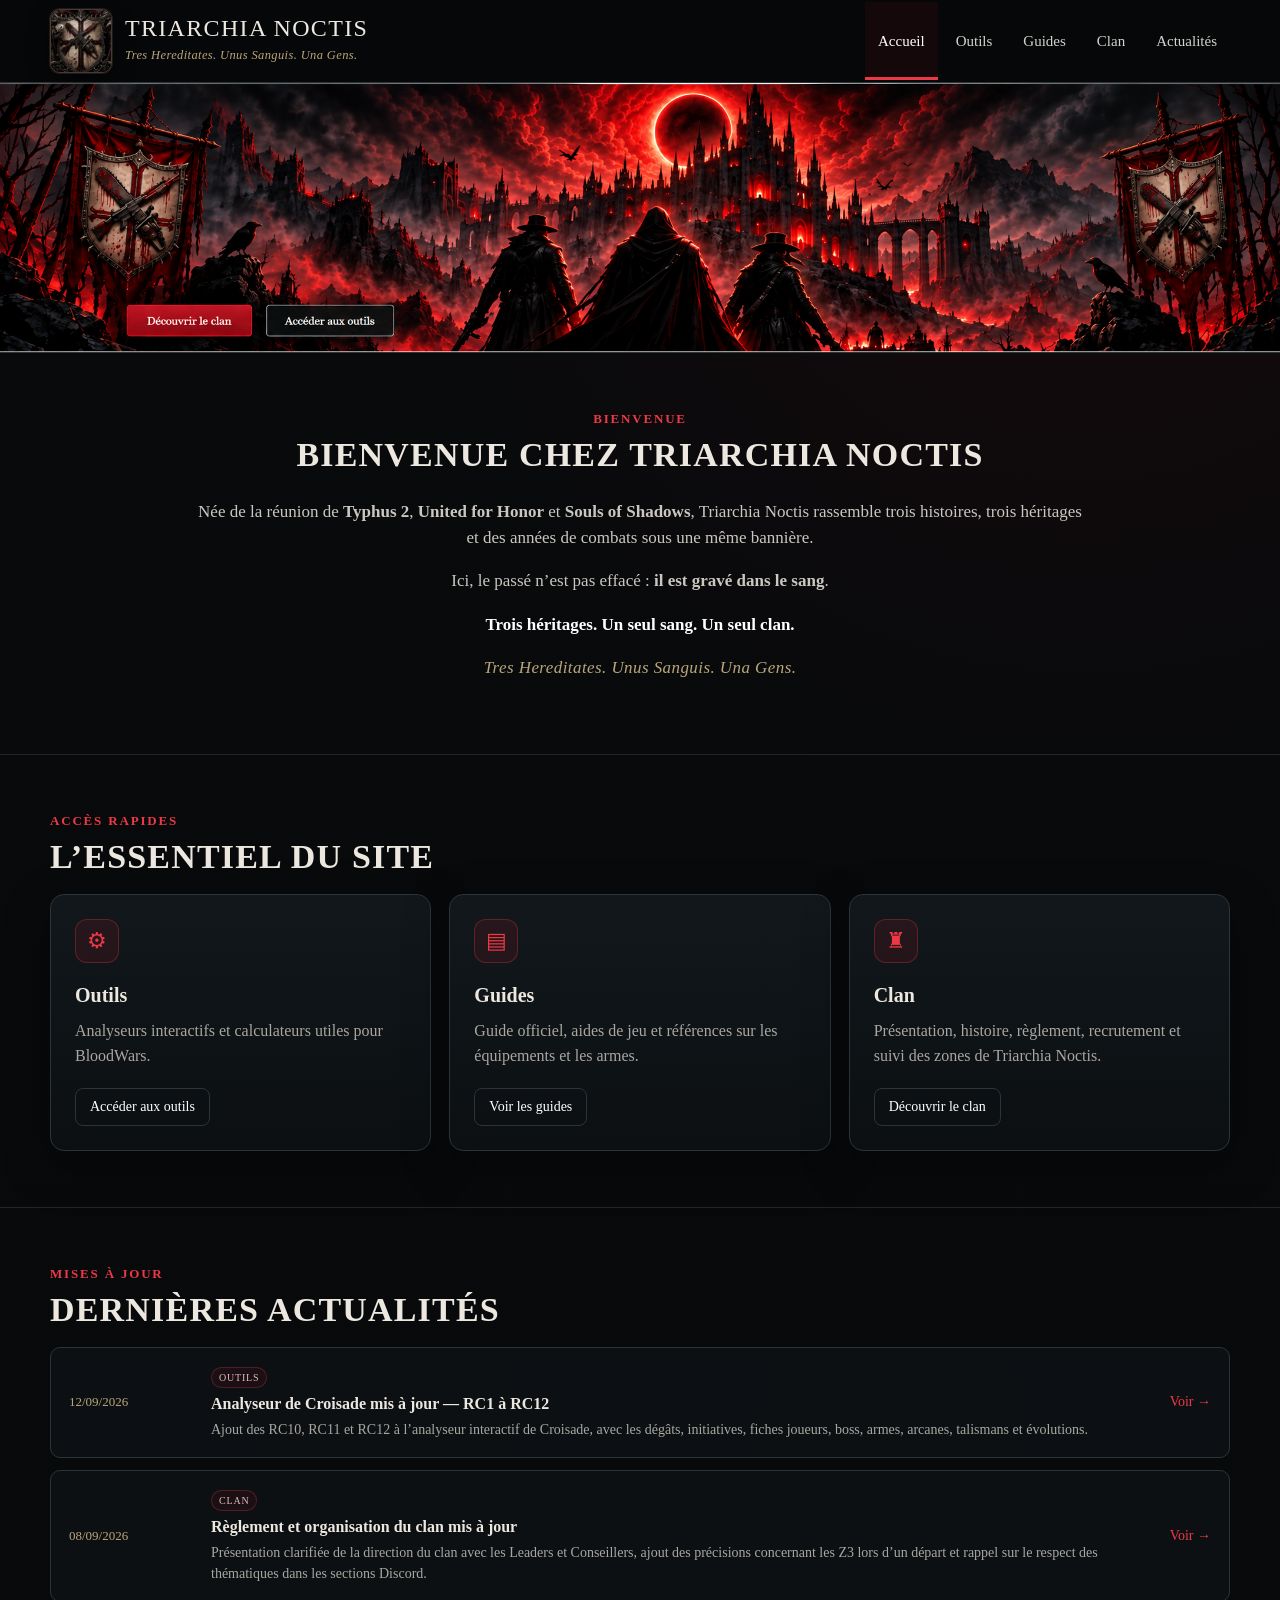
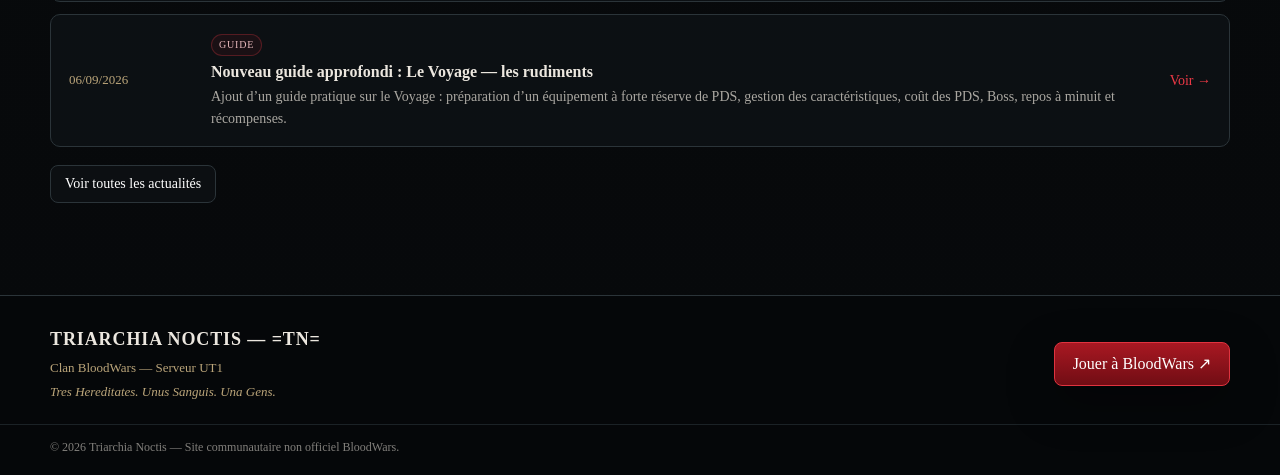
==== commit 83ea5820: "V1.8.3 - Analyseur Croisade RC1 à RC12" ====
--- a/index.html
+++ b/index.html
@@ -42,9 +42,9 @@
   <section class="section"><div class="container">
     <div class="section-kicker">Mises à jour</div><h2 class="section-title">Dernières actualités</h2>
     <div class="news-list">
+      <article class="news-item"><div class="news-date">12/09/2026</div><div><span class="news-badge">Outils</span><div class="news-title">Analyseur de Croisade mis à jour — RC1 à RC12</div><div class="news-desc">Ajout des RC10, RC11 et RC12 à l’analyseur interactif de Croisade, avec les dégâts, initiatives, fiches joueurs, boss, armes, arcanes, talismans et évolutions.</div></div><a class="news-link" href="./outils/croisade.html">Voir →</a></article>
       <article class="news-item"><div class="news-date">08/09/2026</div><div><span class="news-badge">Clan</span><div class="news-title">Règlement et organisation du clan mis à jour</div><div class="news-desc">Présentation clarifiée de la direction du clan avec les Leaders et Conseillers, ajout des précisions concernant les Z3 lors d’un départ et rappel sur le respect des thématiques dans les sections Discord.</div></div><a class="news-link" href="./clan.html#reglement">Voir →</a></article>
       <article class="news-item"><div class="news-date">06/09/2026</div><div><span class="news-badge">Guide</span><div class="news-title">Nouveau guide approfondi : Le Voyage — les rudiments</div><div class="news-desc">Ajout d’un guide pratique sur le Voyage : préparation d’un équipement à forte réserve de PDS, gestion des caractéristiques, coût des PDS, Boss, repos à minuit et récompenses.</div></div><a class="news-link" href="./guides/voyage.html">Voir →</a></article>
-      <article class="news-item"><div class="news-date">06/09/2026</div><div><span class="news-badge">Guide</span><div class="news-title">Nouveau guide approfondi : Chasser un enchantement</div><div class="news-desc">Ajout d’un guide détaillé sur la chasse au premier bonus des enchantements, avec explication de la CMT, exemples Sang / Chance / Combat et paliers conseillés sur Ultima Thule.</div></div><a class="news-link" href="./guides/chasse-enchantements.html">Voir →</a></article>
     </div><p style="margin-top:18px"><a class="btn btn-small" href="./actualites.html">Voir toutes les actualités</a></p>
   </div></section>
 </main><footer class="site-footer">
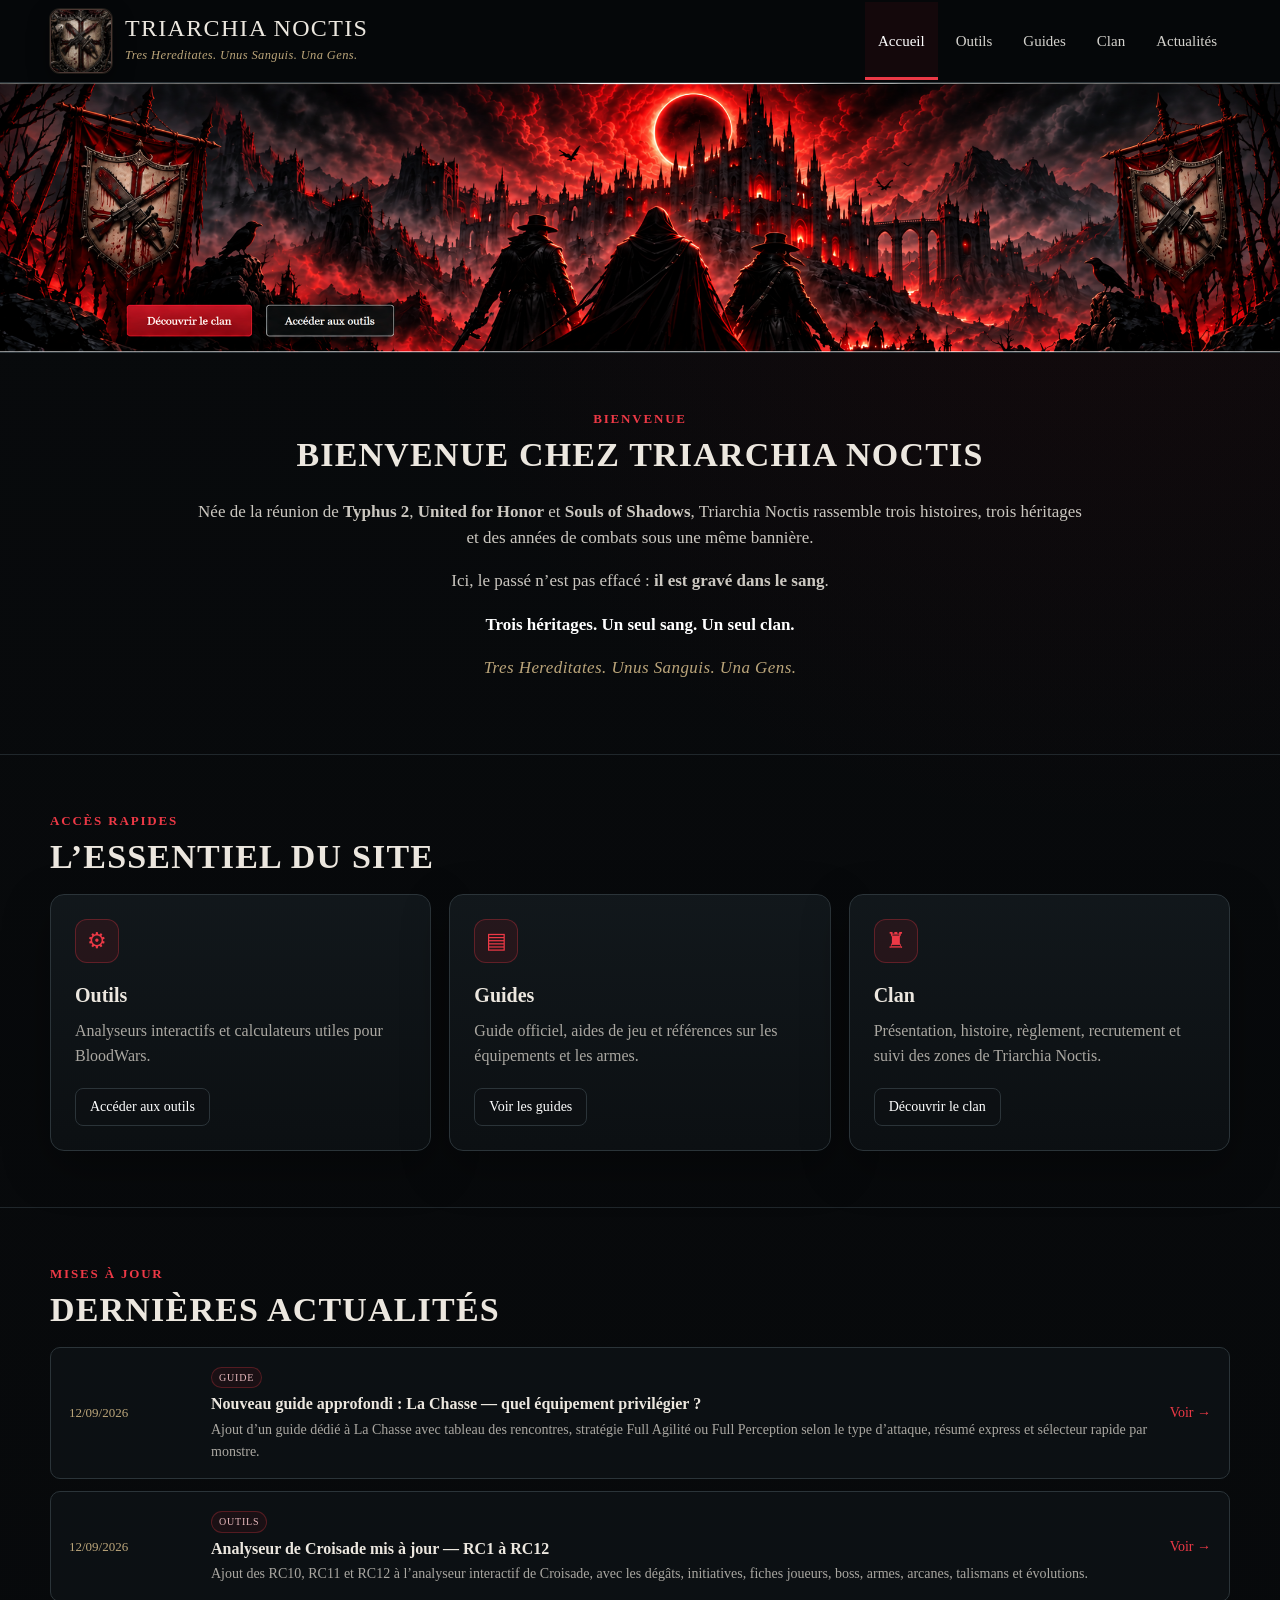
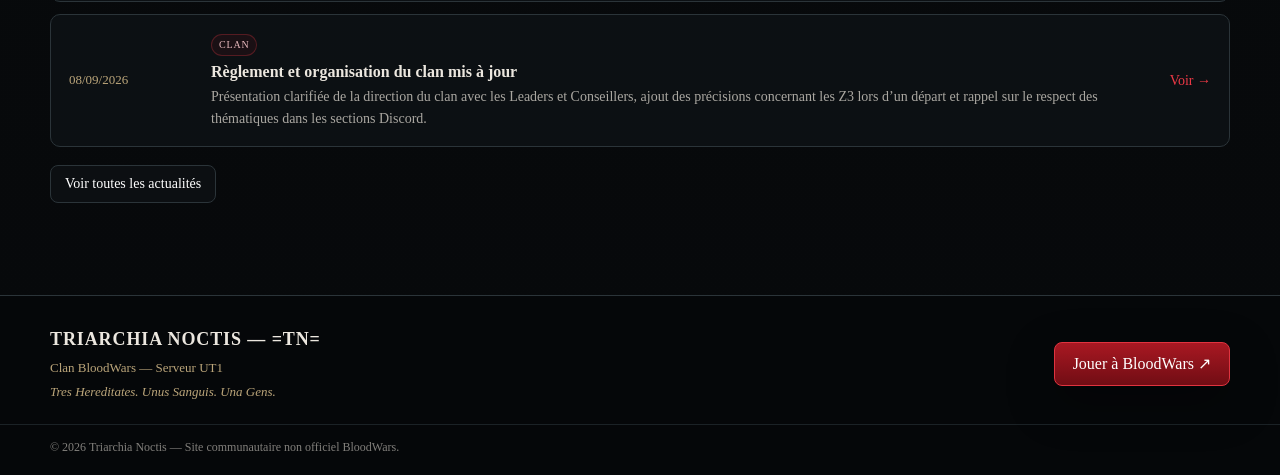
==== commit dc6fc4ea: "V1.8.4 Guide de Chasse" ====
--- a/index.html
+++ b/index.html
@@ -42,9 +42,9 @@
   <section class="section"><div class="container">
     <div class="section-kicker">Mises à jour</div><h2 class="section-title">Dernières actualités</h2>
     <div class="news-list">
+      <article class="news-item"><div class="news-date">12/09/2026</div><div><span class="news-badge">Guide</span><div class="news-title">Nouveau guide approfondi : La Chasse — quel équipement privilégier ?</div><div class="news-desc">Ajout d’un guide dédié à La Chasse avec tableau des rencontres, stratégie Full Agilité ou Full Perception selon le type d’attaque, résumé express et sélecteur rapide par monstre.</div></div><a class="news-link" href="./guides/chasse-equipement.html">Voir →</a></article>
       <article class="news-item"><div class="news-date">12/09/2026</div><div><span class="news-badge">Outils</span><div class="news-title">Analyseur de Croisade mis à jour — RC1 à RC12</div><div class="news-desc">Ajout des RC10, RC11 et RC12 à l’analyseur interactif de Croisade, avec les dégâts, initiatives, fiches joueurs, boss, armes, arcanes, talismans et évolutions.</div></div><a class="news-link" href="./outils/croisade.html">Voir →</a></article>
       <article class="news-item"><div class="news-date">08/09/2026</div><div><span class="news-badge">Clan</span><div class="news-title">Règlement et organisation du clan mis à jour</div><div class="news-desc">Présentation clarifiée de la direction du clan avec les Leaders et Conseillers, ajout des précisions concernant les Z3 lors d’un départ et rappel sur le respect des thématiques dans les sections Discord.</div></div><a class="news-link" href="./clan.html#reglement">Voir →</a></article>
-      <article class="news-item"><div class="news-date">06/09/2026</div><div><span class="news-badge">Guide</span><div class="news-title">Nouveau guide approfondi : Le Voyage — les rudiments</div><div class="news-desc">Ajout d’un guide pratique sur le Voyage : préparation d’un équipement à forte réserve de PDS, gestion des caractéristiques, coût des PDS, Boss, repos à minuit et récompenses.</div></div><a class="news-link" href="./guides/voyage.html">Voir →</a></article>
     </div><p style="margin-top:18px"><a class="btn btn-small" href="./actualites.html">Voir toutes les actualités</a></p>
   </div></section>
 </main><footer class="site-footer">
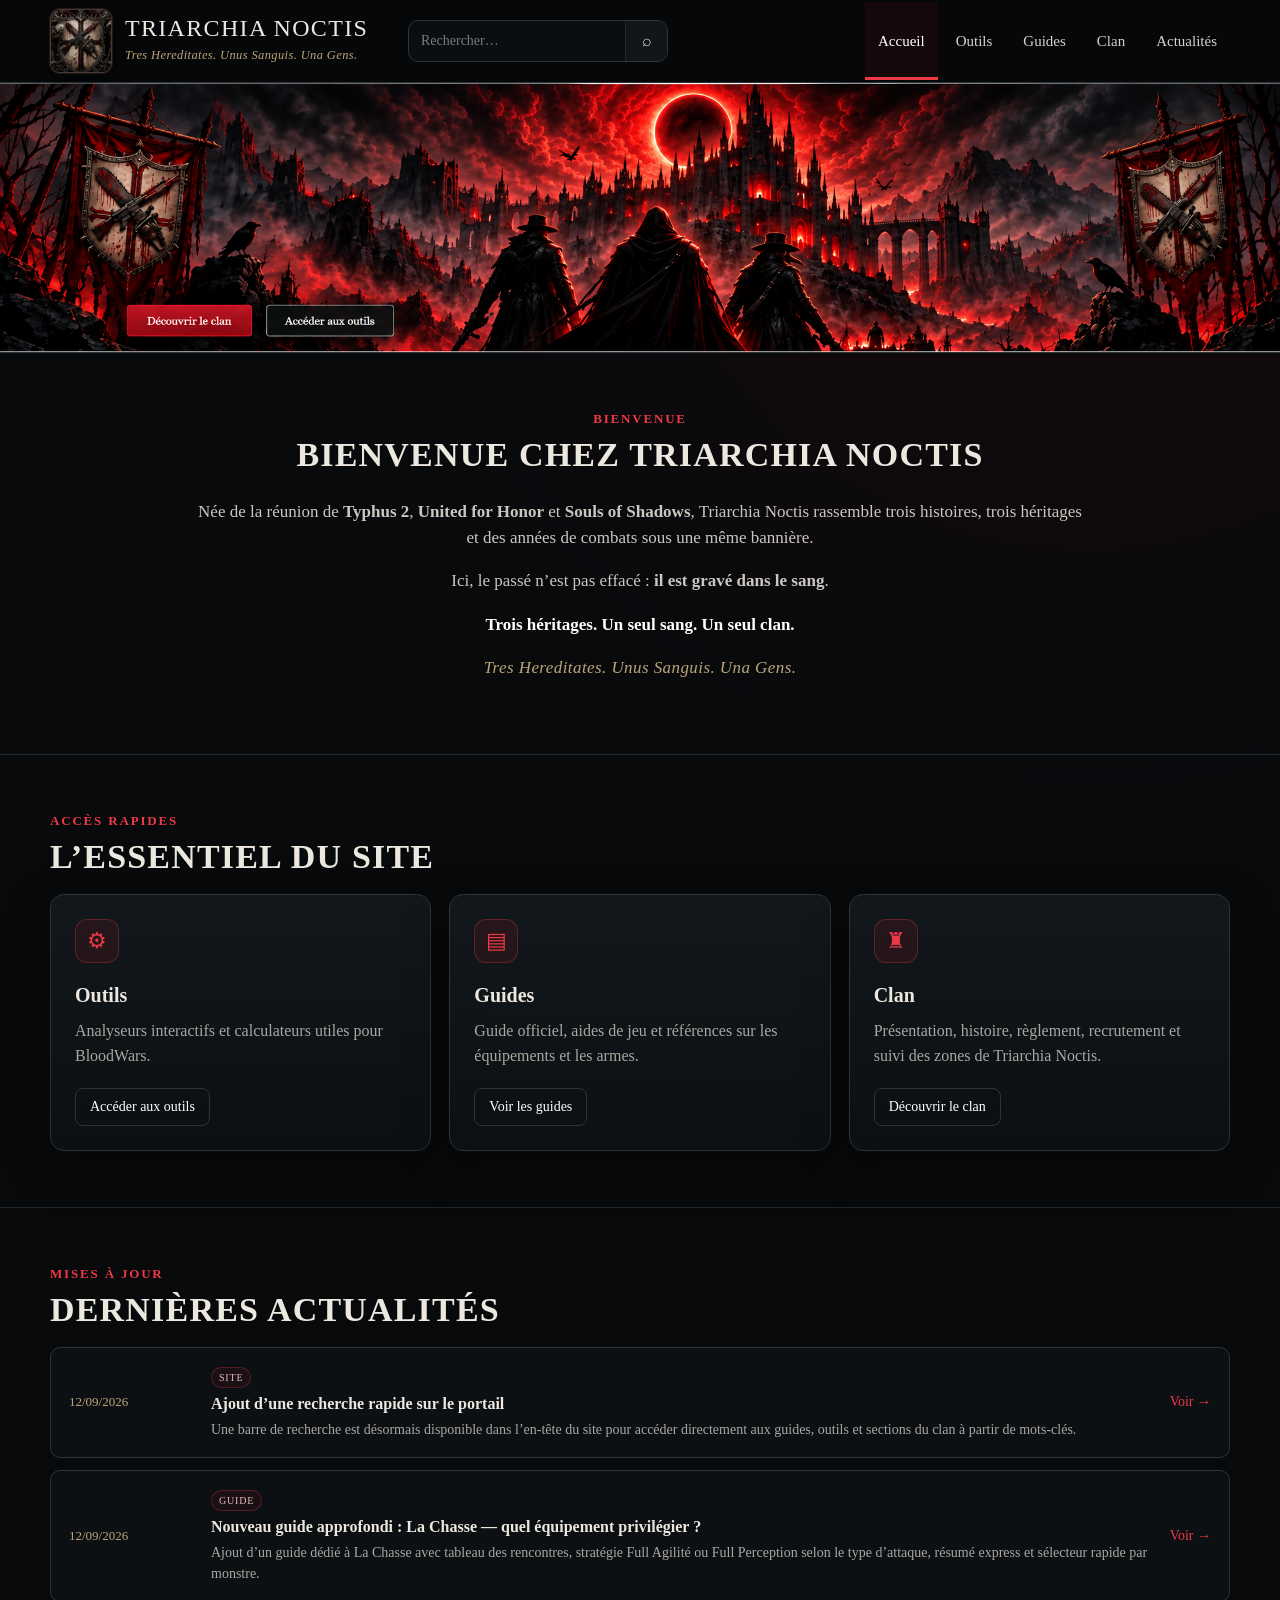
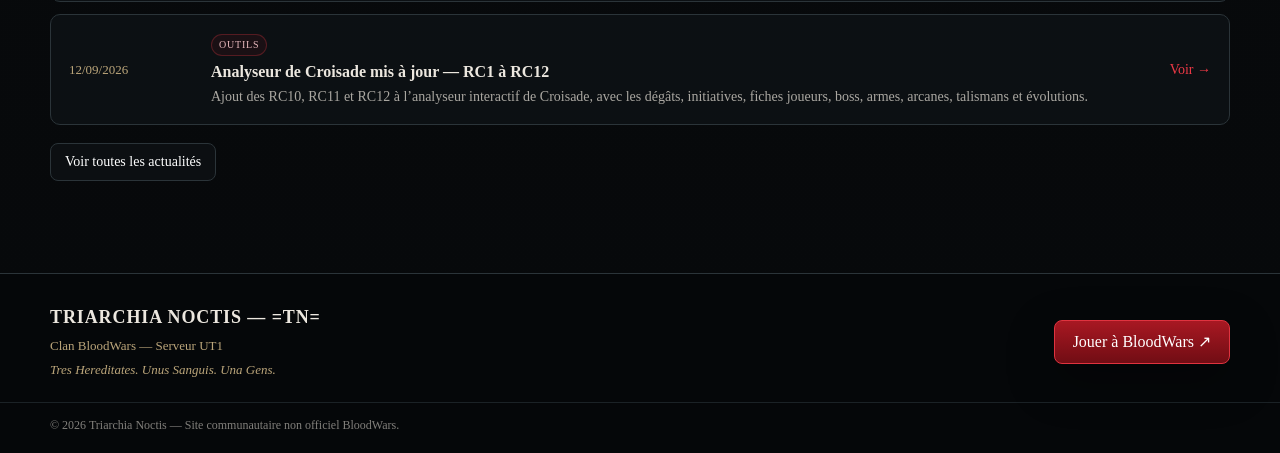
==== commit 9c23c0a3: "V1.8.5 - Ajout de la recherche rapide" ====
--- a/index.html
+++ b/index.html
@@ -1,6 +1,6 @@
 <!doctype html><html lang="fr"><head>
 <meta charset="utf-8"><meta name="viewport" content="width=device-width, initial-scale=1"><meta name="theme-color" content="#07090b">
-<title>Triarchia Noctis — BloodWars UT1</title><link rel="stylesheet" href="./assets/css/style.css?v=1.7.5"></head><body><header class="site-header">
+<title>Triarchia Noctis — BloodWars UT1</title><link rel="stylesheet" href="./assets/css/style.css?v=1.8.5"></head><body><header class="site-header">
   <div class="container header-row">
     <a class="brand" href="./index.html" aria-label="Retour à l'accueil">
       <img class="brand-mark" src="./assets/images/blason-clan.jpg" alt="Blason Triarchia Noctis">
@@ -42,9 +42,9 @@
   <section class="section"><div class="container">
     <div class="section-kicker">Mises à jour</div><h2 class="section-title">Dernières actualités</h2>
     <div class="news-list">
+      <article class="news-item"><div class="news-date">12/09/2026</div><div><span class="news-badge">Site</span><div class="news-title">Ajout d’une recherche rapide sur le portail</div><div class="news-desc">Une barre de recherche est désormais disponible dans l’en-tête du site pour accéder directement aux guides, outils et sections du clan à partir de mots-clés.</div></div><a class="news-link" href="./index.html">Voir →</a></article>
       <article class="news-item"><div class="news-date">12/09/2026</div><div><span class="news-badge">Guide</span><div class="news-title">Nouveau guide approfondi : La Chasse — quel équipement privilégier ?</div><div class="news-desc">Ajout d’un guide dédié à La Chasse avec tableau des rencontres, stratégie Full Agilité ou Full Perception selon le type d’attaque, résumé express et sélecteur rapide par monstre.</div></div><a class="news-link" href="./guides/chasse-equipement.html">Voir →</a></article>
       <article class="news-item"><div class="news-date">12/09/2026</div><div><span class="news-badge">Outils</span><div class="news-title">Analyseur de Croisade mis à jour — RC1 à RC12</div><div class="news-desc">Ajout des RC10, RC11 et RC12 à l’analyseur interactif de Croisade, avec les dégâts, initiatives, fiches joueurs, boss, armes, arcanes, talismans et évolutions.</div></div><a class="news-link" href="./outils/croisade.html">Voir →</a></article>
-      <article class="news-item"><div class="news-date">08/09/2026</div><div><span class="news-badge">Clan</span><div class="news-title">Règlement et organisation du clan mis à jour</div><div class="news-desc">Présentation clarifiée de la direction du clan avec les Leaders et Conseillers, ajout des précisions concernant les Z3 lors d’un départ et rappel sur le respect des thématiques dans les sections Discord.</div></div><a class="news-link" href="./clan.html#reglement">Voir →</a></article>
     </div><p style="margin-top:18px"><a class="btn btn-small" href="./actualites.html">Voir toutes les actualités</a></p>
   </div></section>
 </main><footer class="site-footer">
@@ -57,4 +57,4 @@
     <a class="btn btn-primary" href="https://fr.bloodwars.net/" target="_blank" rel="noopener">Jouer à BloodWars ↗</a>
   </div>
   <div class="footer-bottom"><div class="container">© 2026 Triarchia Noctis — Site communautaire non officiel BloodWars.</div></div>
-</footer><script src="./assets/js/script.js?v=1.7.5"></script></body></html>+</footer><script src="./assets/js/script.js?v=1.8.5"></script></body></html>
--- a/assets/css/style.css
+++ b/assets/css/style.css
@@ -775,3 +775,121 @@
 .hero-banner-image { animation: none !important; transform: none !important; filter: none !important; }
 .hero-image-layer { transform: none !important; transition: none !important; }
 .hero-glow, .hero-haze, .hero-embers { display: none !important; animation: none !important; }
+
+
+/* V1.8.5 — recherche rapide du site */
+.site-search {
+  position: relative;
+  flex: 1 1 230px;
+  min-width: 160px;
+  max-width: 260px;
+}
+.site-search-form {
+  display: flex;
+  align-items: center;
+  min-height: 42px;
+  border: 1px solid var(--line);
+  border-radius: 10px;
+  background: #0a0e11;
+  overflow: hidden;
+  transition: border-color .18s ease, box-shadow .18s ease;
+}
+.site-search-form:focus-within {
+  border-color: rgba(237,57,70,.62);
+  box-shadow: 0 0 0 2px rgba(191,31,41,.10);
+}
+.site-search-input {
+  width: 100%;
+  min-width: 0;
+  border: 0;
+  outline: 0;
+  background: transparent;
+  color: var(--text);
+  padding: 9px 10px 9px 12px;
+  font-family: inherit;
+  font-size: 14px;
+}
+.site-search-input::placeholder { color: #777b7d; }
+.site-search-button {
+  width: 42px;
+  min-width: 42px;
+  height: 40px;
+  border: 0;
+  border-left: 1px solid #20282d;
+  background: #10161a;
+  color: #d9d5cf;
+  cursor: pointer;
+  font-size: 16px;
+}
+.site-search-button:hover { color: #fff; background: #151d22; }
+.site-search-results {
+  position: absolute;
+  top: calc(100% + 8px);
+  left: 0;
+  right: 0;
+  z-index: 90;
+  display: none;
+  max-height: 390px;
+  overflow: auto;
+  padding: 6px;
+  border: 1px solid var(--line);
+  border-radius: 11px;
+  background: rgba(8,11,13,.99);
+  box-shadow: 0 18px 42px rgba(0,0,0,.52);
+}
+.site-search-results.open { display: grid; gap: 4px; }
+.site-search-result {
+  display: block;
+  padding: 10px 11px;
+  border-radius: 8px;
+  color: var(--text);
+}
+.site-search-result:hover,
+.site-search-result:focus {
+  outline: 0;
+  background: rgba(191,31,41,.12);
+}
+.site-search-result strong {
+  display: block;
+  color: #fff;
+  font-size: 14px;
+  line-height: 1.25;
+}
+.site-search-result span {
+  display: block;
+  margin-top: 3px;
+  color: var(--gold);
+  font-size: 11px;
+  text-transform: uppercase;
+  letter-spacing: .07em;
+}
+.site-search-empty {
+  padding: 12px;
+  color: var(--muted);
+  font-size: 13px;
+  text-align: center;
+}
+@media (max-width: 1100px) and (min-width: 921px) {
+  .header-row { gap: 14px; }
+  .brand { min-width: 280px; }
+  .site-search { min-width: 140px; max-width: 200px; }
+  .main-nav a { padding-left: 9px; padding-right: 9px; }
+}
+@media (max-width: 920px) {
+  .header-row {
+    min-height: 74px;
+    flex-wrap: wrap;
+    gap: 8px 12px;
+    padding-top: 9px;
+    padding-bottom: 10px;
+  }
+  .brand { order: 1; flex: 1 1 auto; }
+  .nav-toggle { order: 2; }
+  .site-search {
+    order: 3;
+    flex: 1 0 100%;
+    width: 100%;
+    max-width: none;
+  }
+  .main-nav { top: 100%; }
+}
